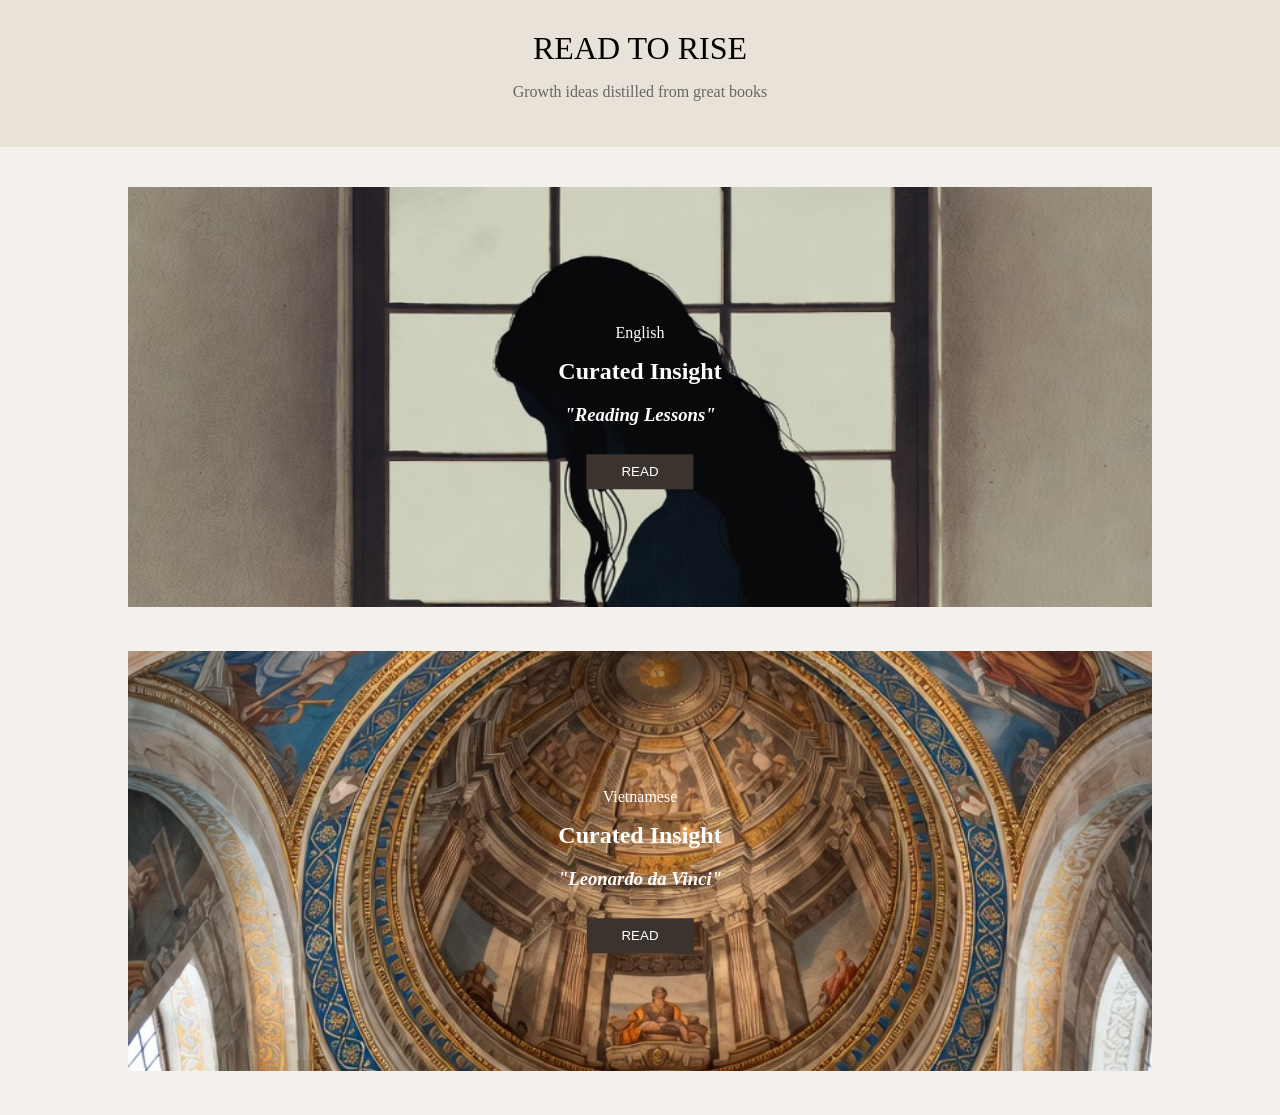
==== index.html @ 9c5a5f83 "Update index.html" ====
<!DOCTYPE html>
<html>
<head>
<title>READ TO RISE</title>
<link rel="stylesheet" href="style.css">
</head>

<body>

<header>
<h1>READ TO RISE</h1>
<p>Growth ideas distilled from great books</p>
</header>

<div class="card">

<img src="images/Hompage_MyLastDuchess.jpg">

<div class="overlay">
<p>English</p>
<h2>Curated Insight</h2>
<h3>"Reading Lessons"</h3>
<button>READ</button>
</div>

</div>

<div class="card">

<img src="images/Homepage_Renaissance.jpg">

<div class="overlay">
<p>Vietnamese</p>
<h2>Curated Insight</h2>
<h3>"Leonardo da Vinci"</h3>
<button>READ</button>
</div>

</div>

</body>
</html>
---- style.css ----
body{
margin:0;
font-family:Georgia, serif;
background:#f4f1ec;
text-align:center;
}

header{
background:#e8e2d8;
padding:30px;
}

header h1{
margin:0;
font-weight:500;
}

header p{
color:#666;
}

.card{
position:relative;
width:80%;
margin:40px auto;
}

.card img{
width:100%;
height:420px;
object-fit:cover;
}

.overlay{
position:absolute;
top:50%;
left:50%;
transform:translate(-50%,-50%);
color:white;
}

.overlay h2{
margin:10px 0;
}

.overlay h3{
font-style:italic;
}

button{
margin-top:10px;
padding:10px 35px;
background:#3b342e;
color:white;
border:none;
cursor:pointer;
}
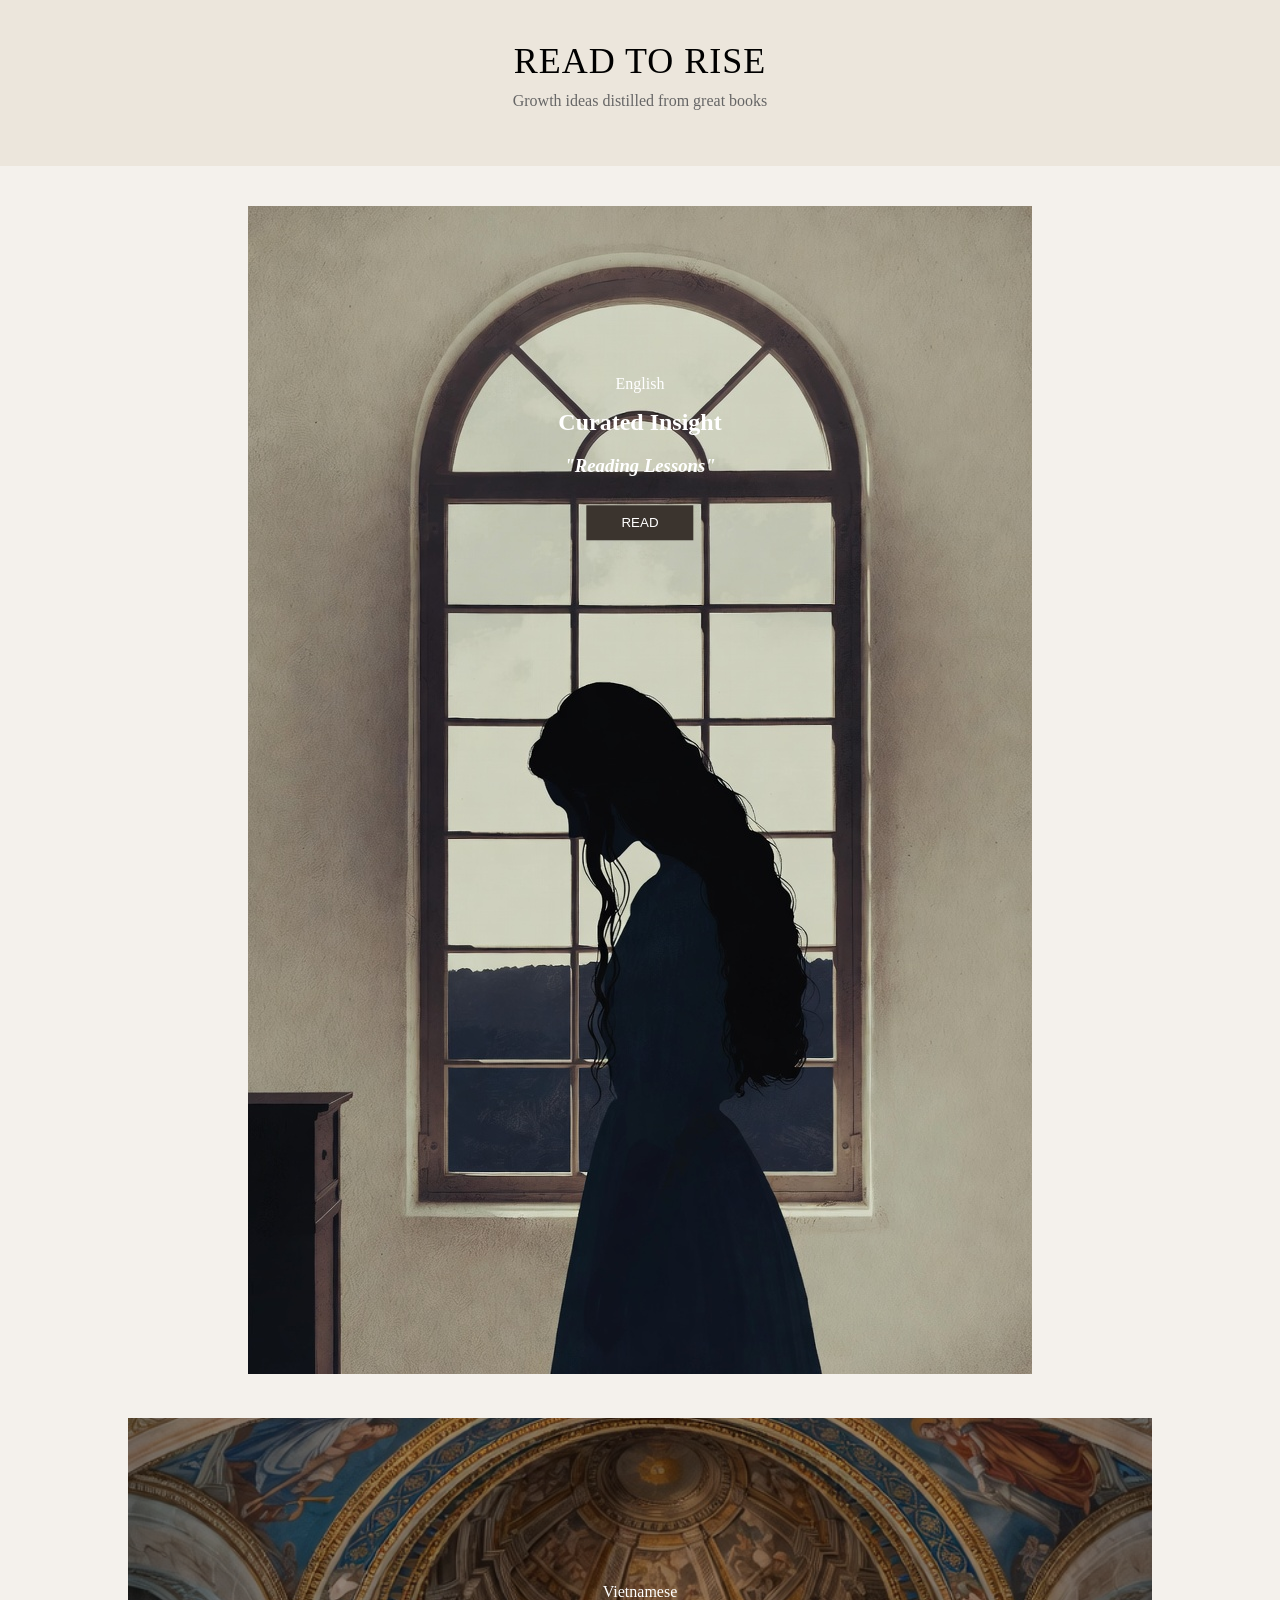
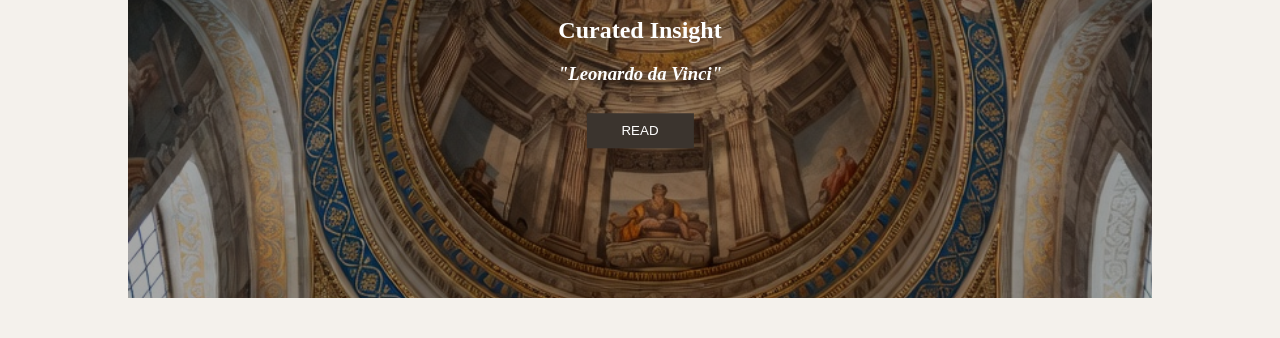
==== commit 4ebb7b2b: "Update index.html" ====
--- a/index.html
+++ b/index.html
@@ -12,7 +12,12 @@
 <p>Growth ideas distilled from great books</p>
 </header>
 
+  <div class="container">
+
+
 <div class="card">
+
+  </div>
 
 <img src="images/Hompage_MyLastDuchess.jpg">
 
--- a/style.css
+++ b/style.css
@@ -6,18 +6,36 @@
 }
 
 header{
-background:#e8e2d8;
-padding:30px;
+background:#ece6dc;
+padding:40px 20px;
+text-align:center;
 }
 
 header h1{
+font-size:36px;
+letter-spacing:1px;
 margin:0;
 font-weight:500;
 }
 
 header p{
+margin-top:10px;
 color:#666;
+font-size:16px;
 }
+
+
+body{
+margin:0;
+font-family:Georgia, serif;
+background:#f4f1ec;
+}
+
+.container{
+max-width:1100px;
+margin:auto;
+}
+
 
 .card{
 position:relative;
@@ -27,9 +45,22 @@
 
 .card img{
 width:100%;
-height:420px;
+height:480px;
 object-fit:cover;
+display:block;
 }
+
+
+.card::after{
+content:"";
+position:absolute;
+top:0;
+left:0;
+width:100%;
+height:100%;
+background:rgba(0,0,0,0.35);
+}
+
 
 .overlay{
 position:absolute;
@@ -37,6 +68,7 @@
 left:50%;
 transform:translate(-50%,-50%);
 color:white;
+  z-index:2;
 }
 
 .overlay h2{
@@ -47,6 +79,15 @@
 font-style:italic;
 }
 
+.card img{
+transition:transform 0.6s ease;
+}
+
+.card:hover img{
+transform:scale(1.05);
+}
+
+
 button{
 margin-top:10px;
 padding:10px 35px;
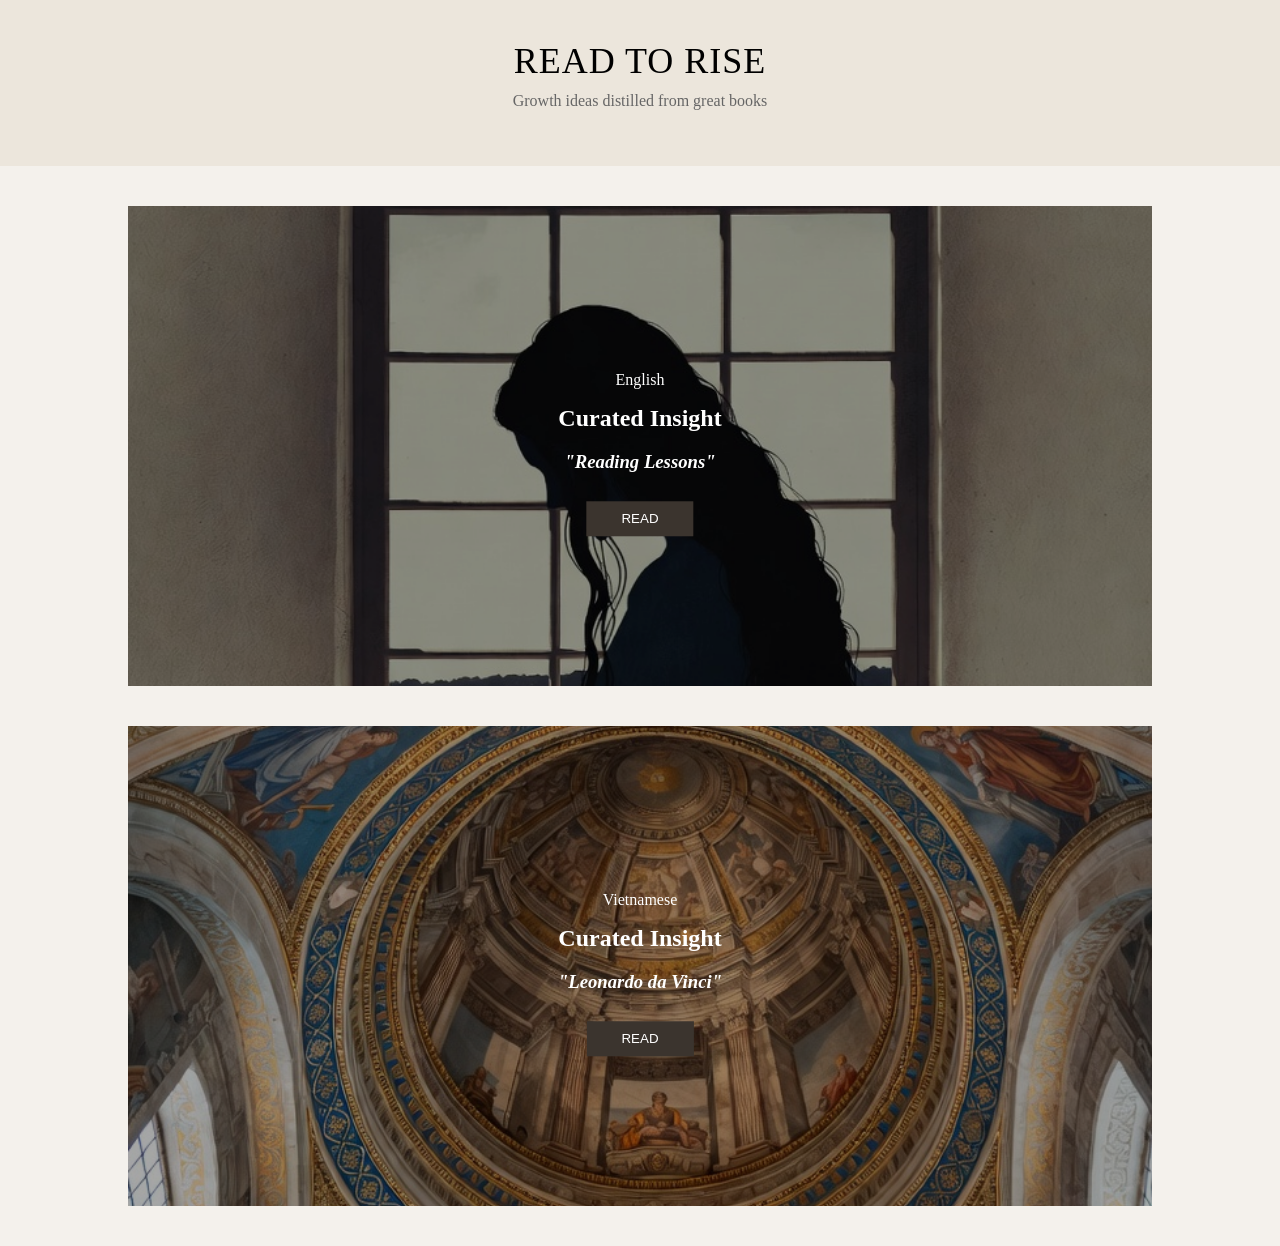
==== commit db4ac2d3: "Update index.html" ====
--- a/index.html
+++ b/index.html
@@ -12,12 +12,12 @@
 <p>Growth ideas distilled from great books</p>
 </header>
 
-  <div class="container">
+
 
 
 <div class="card">
 
-  </div>
+
 
 <img src="images/Hompage_MyLastDuchess.jpg">
 
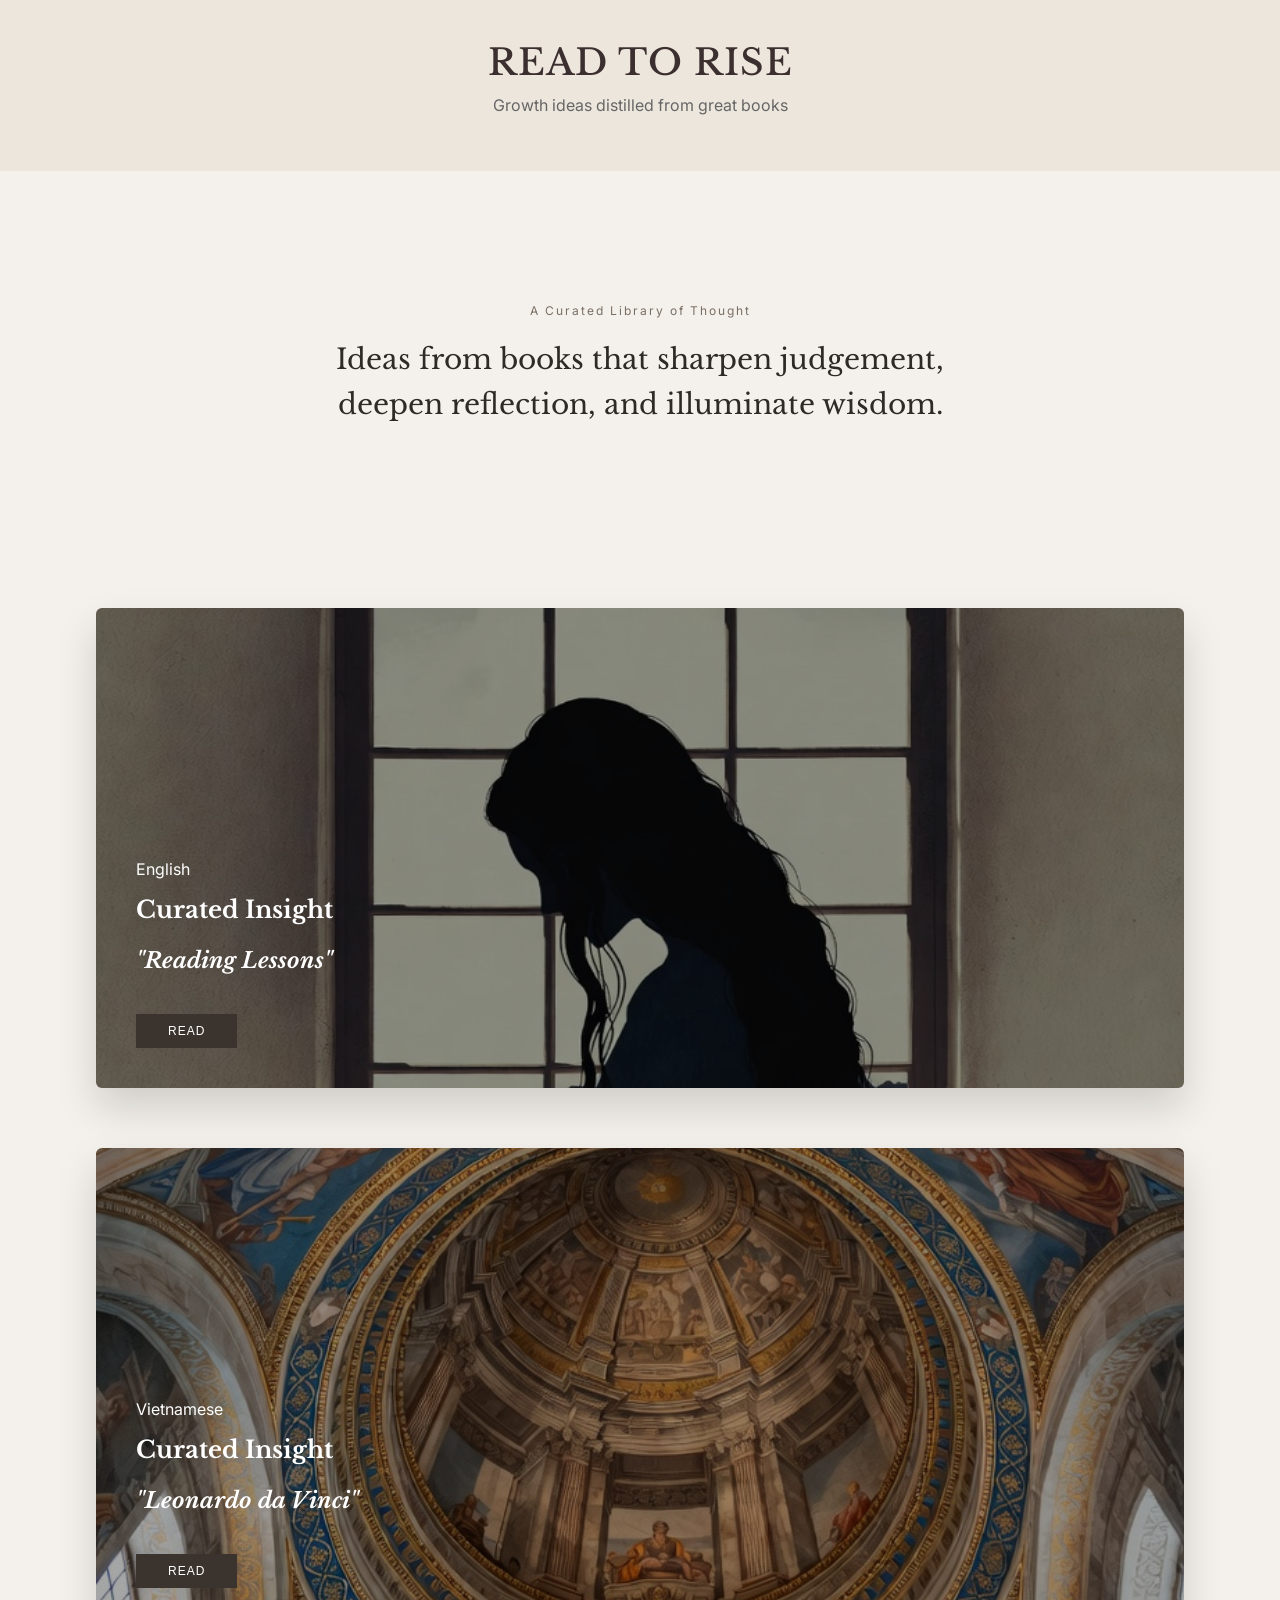
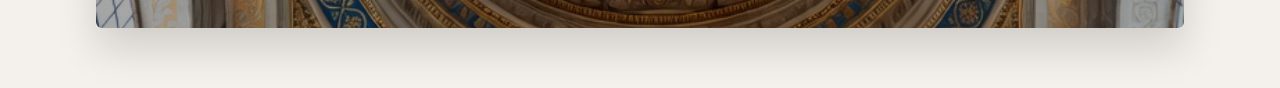
==== commit 9f6475c5: "Update index.html" ====
--- a/index.html
+++ b/index.html
@@ -1,6 +1,7 @@
 <!DOCTYPE html>
 <html>
 <head>
+<link href="https://fonts.googleapis.com/css2?family=Libre+Baskerville&family=Inter:wght@300;400;500&display=swap" rel="stylesheet">
 <title>READ TO RISE</title>
 <link rel="stylesheet" href="style.css">
 </head>
@@ -12,6 +13,20 @@
 <p>Growth ideas distilled from great books</p>
 </header>
 
+<section class="hero">
+
+<div class="hero-content">
+
+<p class="hero-tag">A Curated Library of Thought</p>
+
+<h2>
+Ideas from books that sharpen judgement,<br>
+deepen reflection, and illuminate wisdom.
+</h2>
+
+</div>
+
+</section>
 
 
 
--- a/style.css
+++ b/style.css
@@ -16,6 +16,7 @@
 letter-spacing:1px;
 margin:0;
 font-weight:500;
+  color:#3b2f2f;
 }
 
 header p{
@@ -64,11 +65,12 @@
 
 .overlay{
 position:absolute;
-top:50%;
-left:50%;
-transform:translate(-50%,-50%);
+bottom:40px;
+left:40px;
 color:white;
-  z-index:2;
+text-align:left;
+max-width:300px;
+z-index:2;
 }
 
 .overlay h2{
@@ -76,8 +78,18 @@
 }
 
 .overlay h3{
+font-size:22px;
 font-style:italic;
+line-height:1.4;
 }
+
+<section class="section-title">
+
+<h2>Curated Insights</h2>
+<p>Selected reflections from enduring works</p>
+
+</section>
+
 
 .card img{
 transition:transform 0.6s ease;
@@ -87,12 +99,71 @@
 transform:scale(1.05);
 }
 
+.card{
+position:relative;
+width:85%;
+margin:60px auto;
+overflow:hidden;
+border-radius:6px;
+box-shadow:0 20px 40px rgba(0,0,0,0.15);
+}
+
 
 button{
-margin-top:10px;
-padding:10px 35px;
+margin-top:15px;
+padding:10px 32px;
 background:#3b342e;
 color:white;
 border:none;
+letter-spacing:1px;
+font-size:12px;
 cursor:pointer;
 }
+
+.hero{
+padding:120px 20px;
+text-align:center;
+background:linear-gradient(rgba(244,241,236,0.95), rgba(244,241,236,0.95)),
+url("https://images.unsplash.com/photo-1519681393784-d120267933ba");
+background-size:cover;
+background-position:center;
+}
+
+.hero h2{
+max-width:800px;
+margin:auto;
+font-weight:400;
+line-height:1.6;
+font-size:28px;
+color:#2f2a26;
+}
+
+.hero-tag{
+letter-spacing:2px;
+font-size:12px;
+color:#7a6e64;
+margin-bottom:20px;
+}
+
+.section-title{
+text-align:center;
+margin:80px 0 40px 0;
+}
+
+.section-title h2{
+font-weight:500;
+letter-spacing:1px;
+}
+
+.section-title p{
+color:#777;
+}
+
+body{
+font-family:"Inter", sans-serif;
+}
+
+h1,h2,h3{
+font-family:"Libre Baskerville", serif;
+}
+
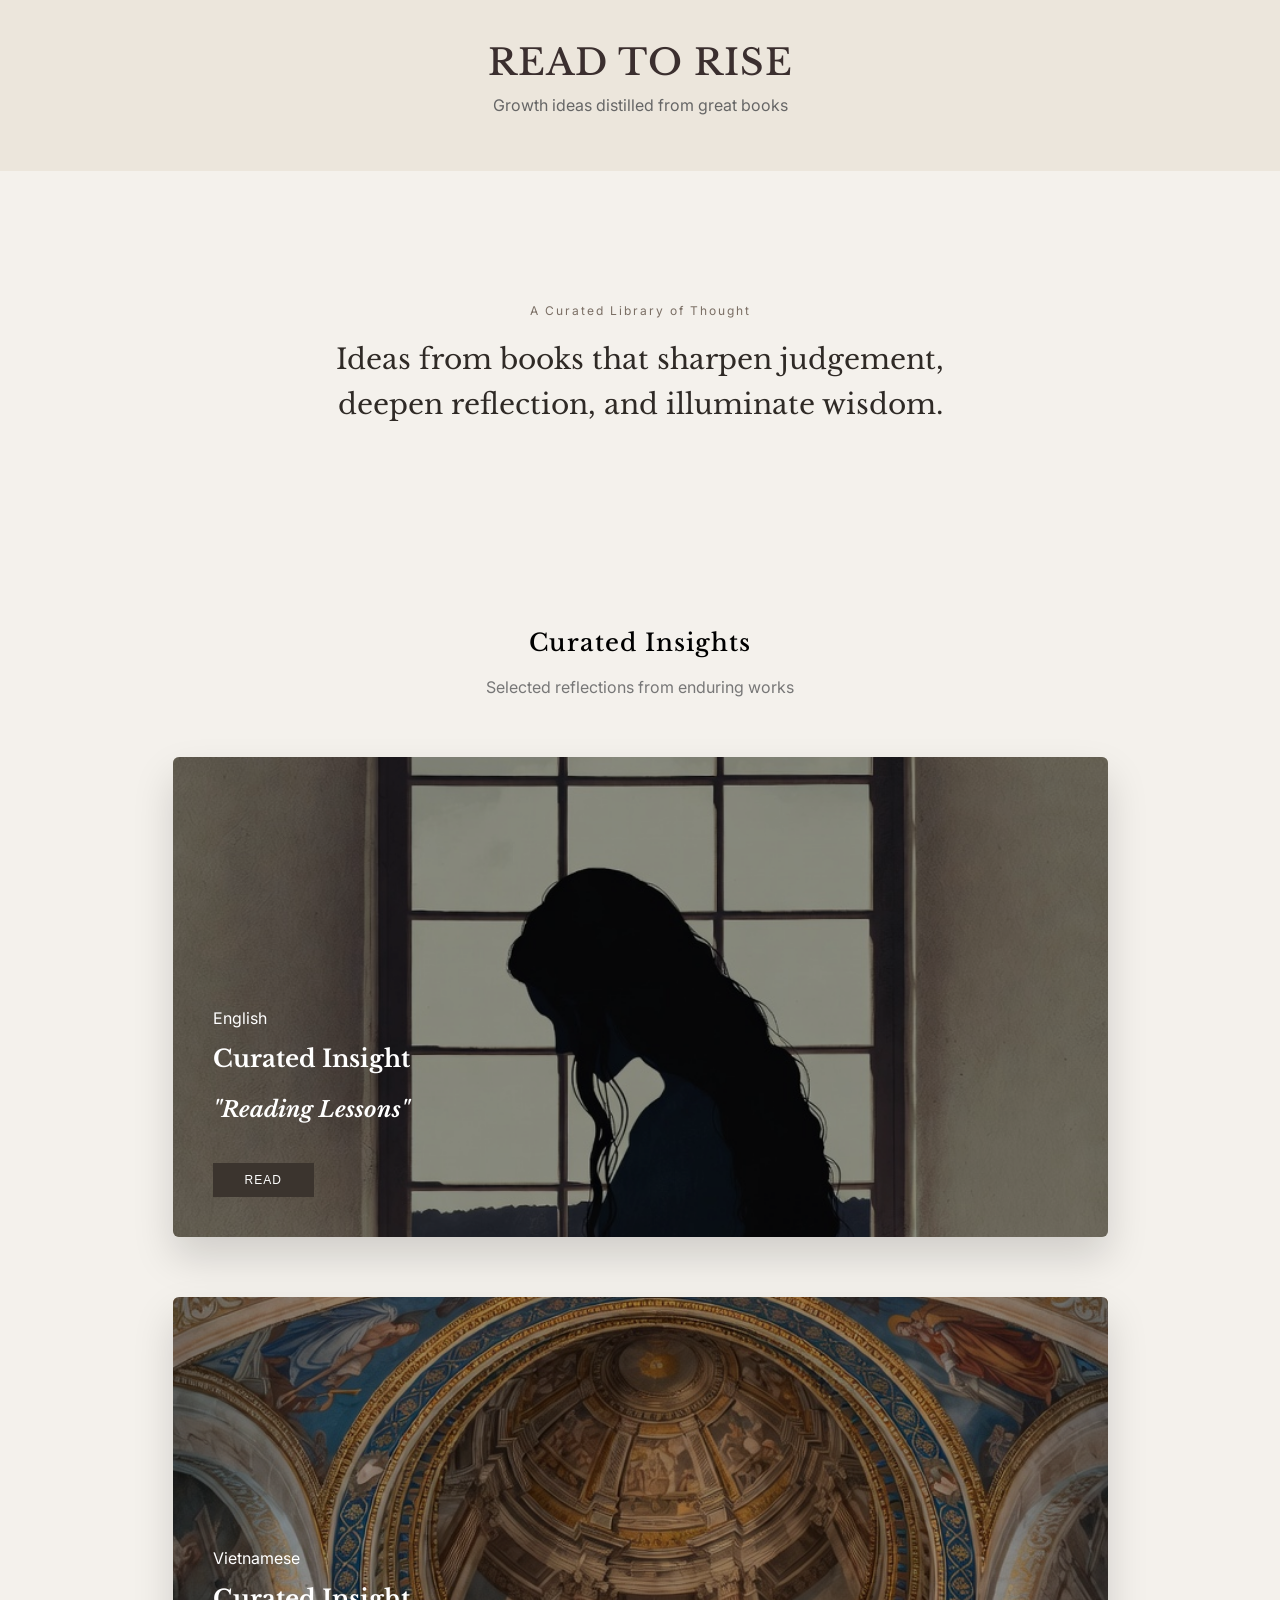
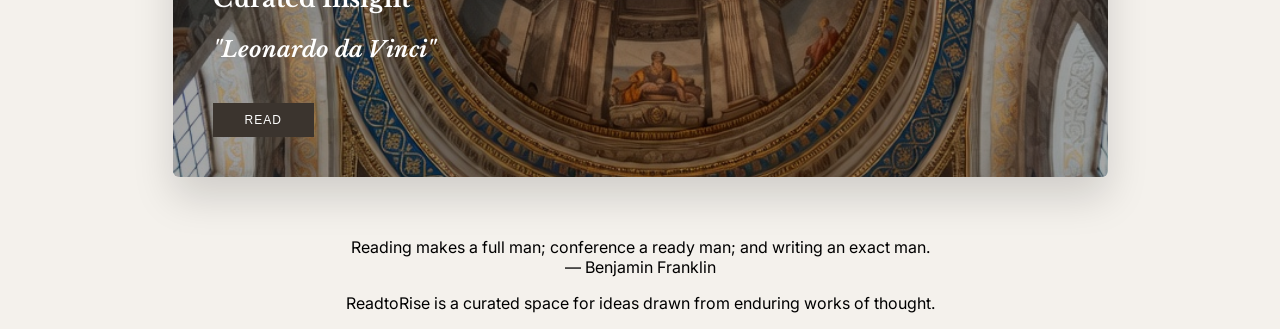
==== commit 967dc1a0: "Update index.html" ====
--- a/index.html
+++ b/index.html
@@ -1,20 +1,26 @@
 <!DOCTYPE html>
 <html>
+
 <head>
+<title>READ TO RISE</title>
+
 <link href="https://fonts.googleapis.com/css2?family=Libre+Baskerville&family=Inter:wght@300;400;500&display=swap" rel="stylesheet">
-<title>READ TO RISE</title>
+
 <link rel="stylesheet" href="style.css">
 </head>
 
 <body>
 
+<!-- HEADER -->
 <header>
 <h1>READ TO RISE</h1>
 <p>Growth ideas distilled from great books</p>
 </header>
 
+<div class="divider"></div>
+
+<!-- HERO SECTION -->
 <section class="hero">
-
 <div class="hero-content">
 
 <p class="hero-tag">A Curated Library of Thought</p>
@@ -25,38 +31,74 @@
 </h2>
 
 </div>
-
 </section>
 
+<div class="divider"></div>
 
+<!-- SECTION TITLE -->
+<section class="section-title">
+<h2>Curated Insights</h2>
+<p>Selected reflections from enduring works</p>
+</section>
 
+<!-- CARDS CONTAINER -->
+<div class="container">
+
+<!-- CARD 1 -->
 <div class="card">
-
-
-
 <img src="images/Hompage_MyLastDuchess.jpg">
 
 <div class="overlay">
 <p>English</p>
 <h2>Curated Insight</h2>
 <h3>"Reading Lessons"</h3>
+
+<a href="articles/reading-lessons.html">
 <button>READ</button>
+</a>
+
+</div>
 </div>
 
-</div>
-
+<!-- CARD 2 -->
 <div class="card">
-
 <img src="images/Homepage_Renaissance.jpg">
 
 <div class="overlay">
 <p>Vietnamese</p>
 <h2>Curated Insight</h2>
 <h3>"Leonardo da Vinci"</h3>
+
+<a href="articles/davinci.html">
 <button>READ</button>
+</a>
+
+</div>
 </div>
 
 </div>
 
+<div class="divider"></div>
+
+<!-- QUOTE SECTION -->
+<section class="quote">
+
+Reading makes a full man; conference a ready man; and writing an exact man.
+
+<div class="quote-author">
+— Benjamin Franklin
+</div>
+
+</section>
+
+<div class="divider"></div>
+
+<!-- FOOTER -->
+<footer class="footer">
+<p>
+ReadtoRise is a curated space for ideas drawn from enduring works of thought.
+</p>
+</footer>
+
 </body>
 </html>
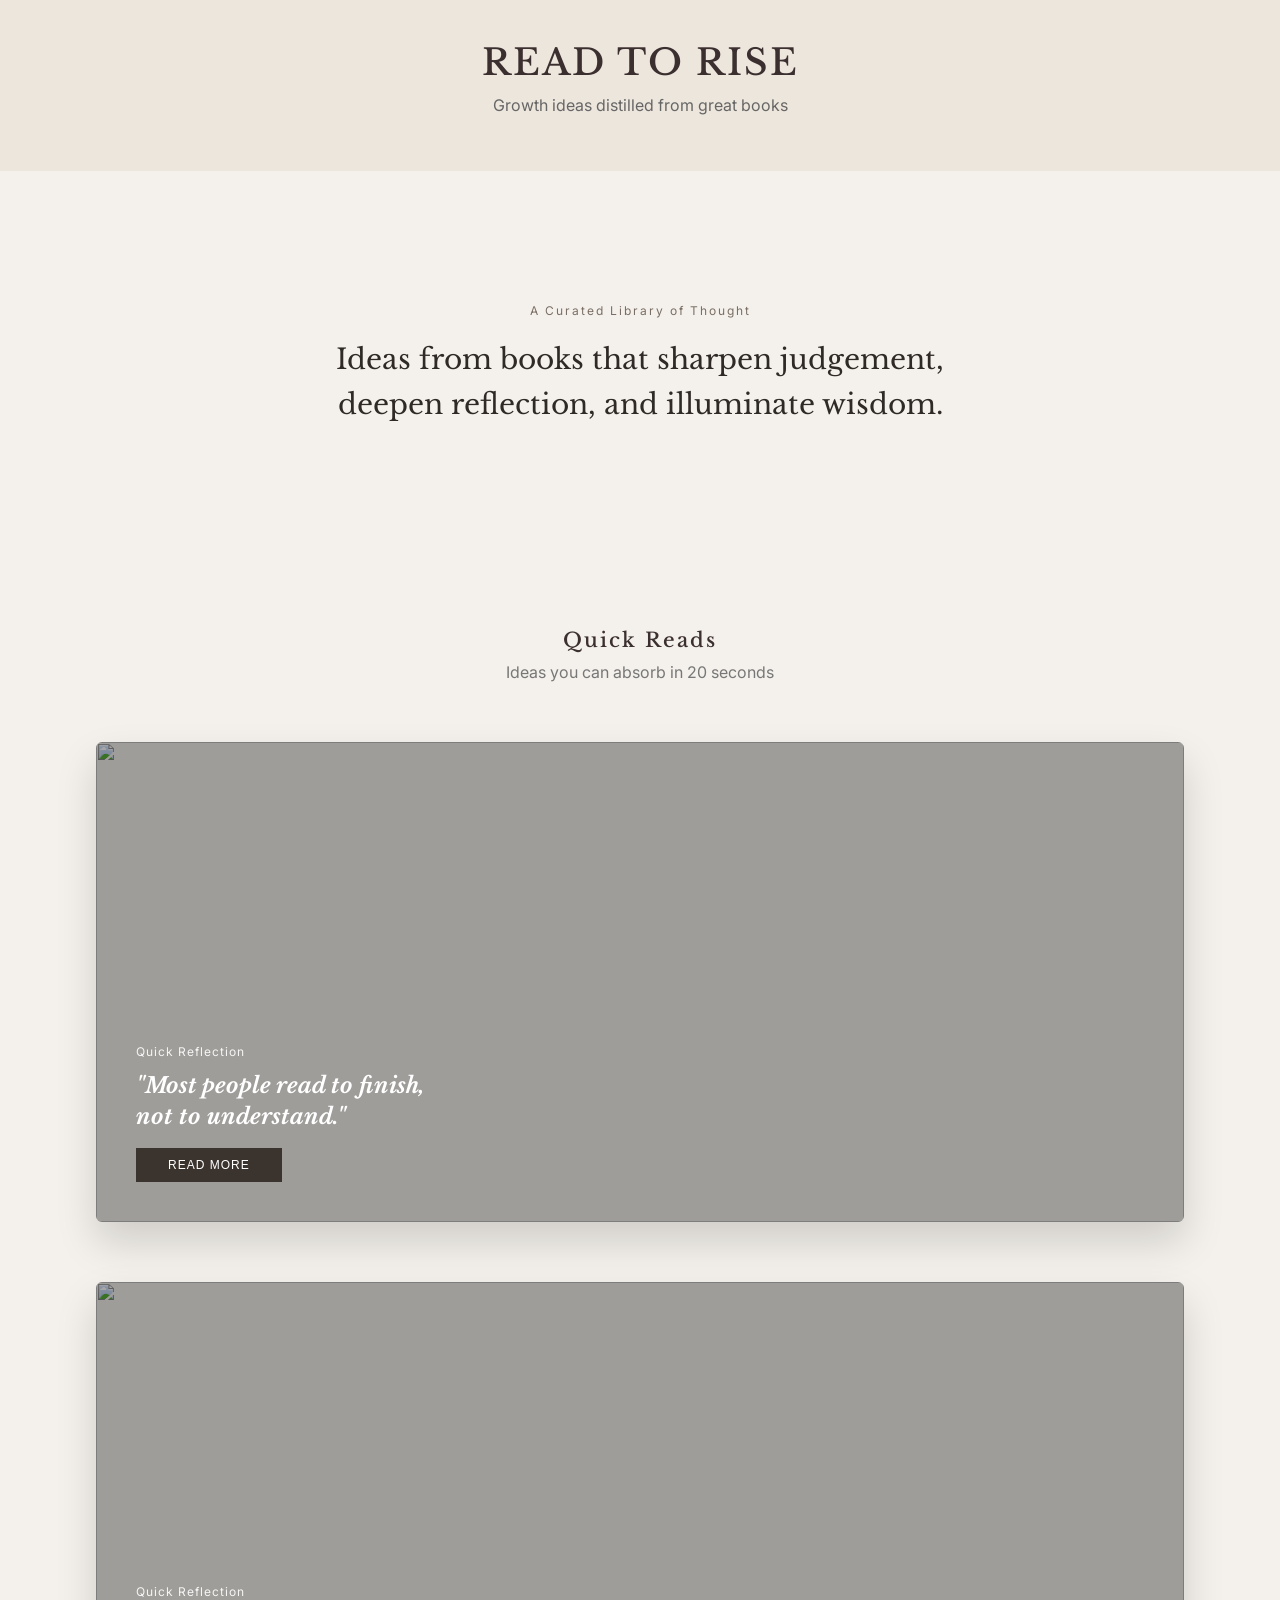
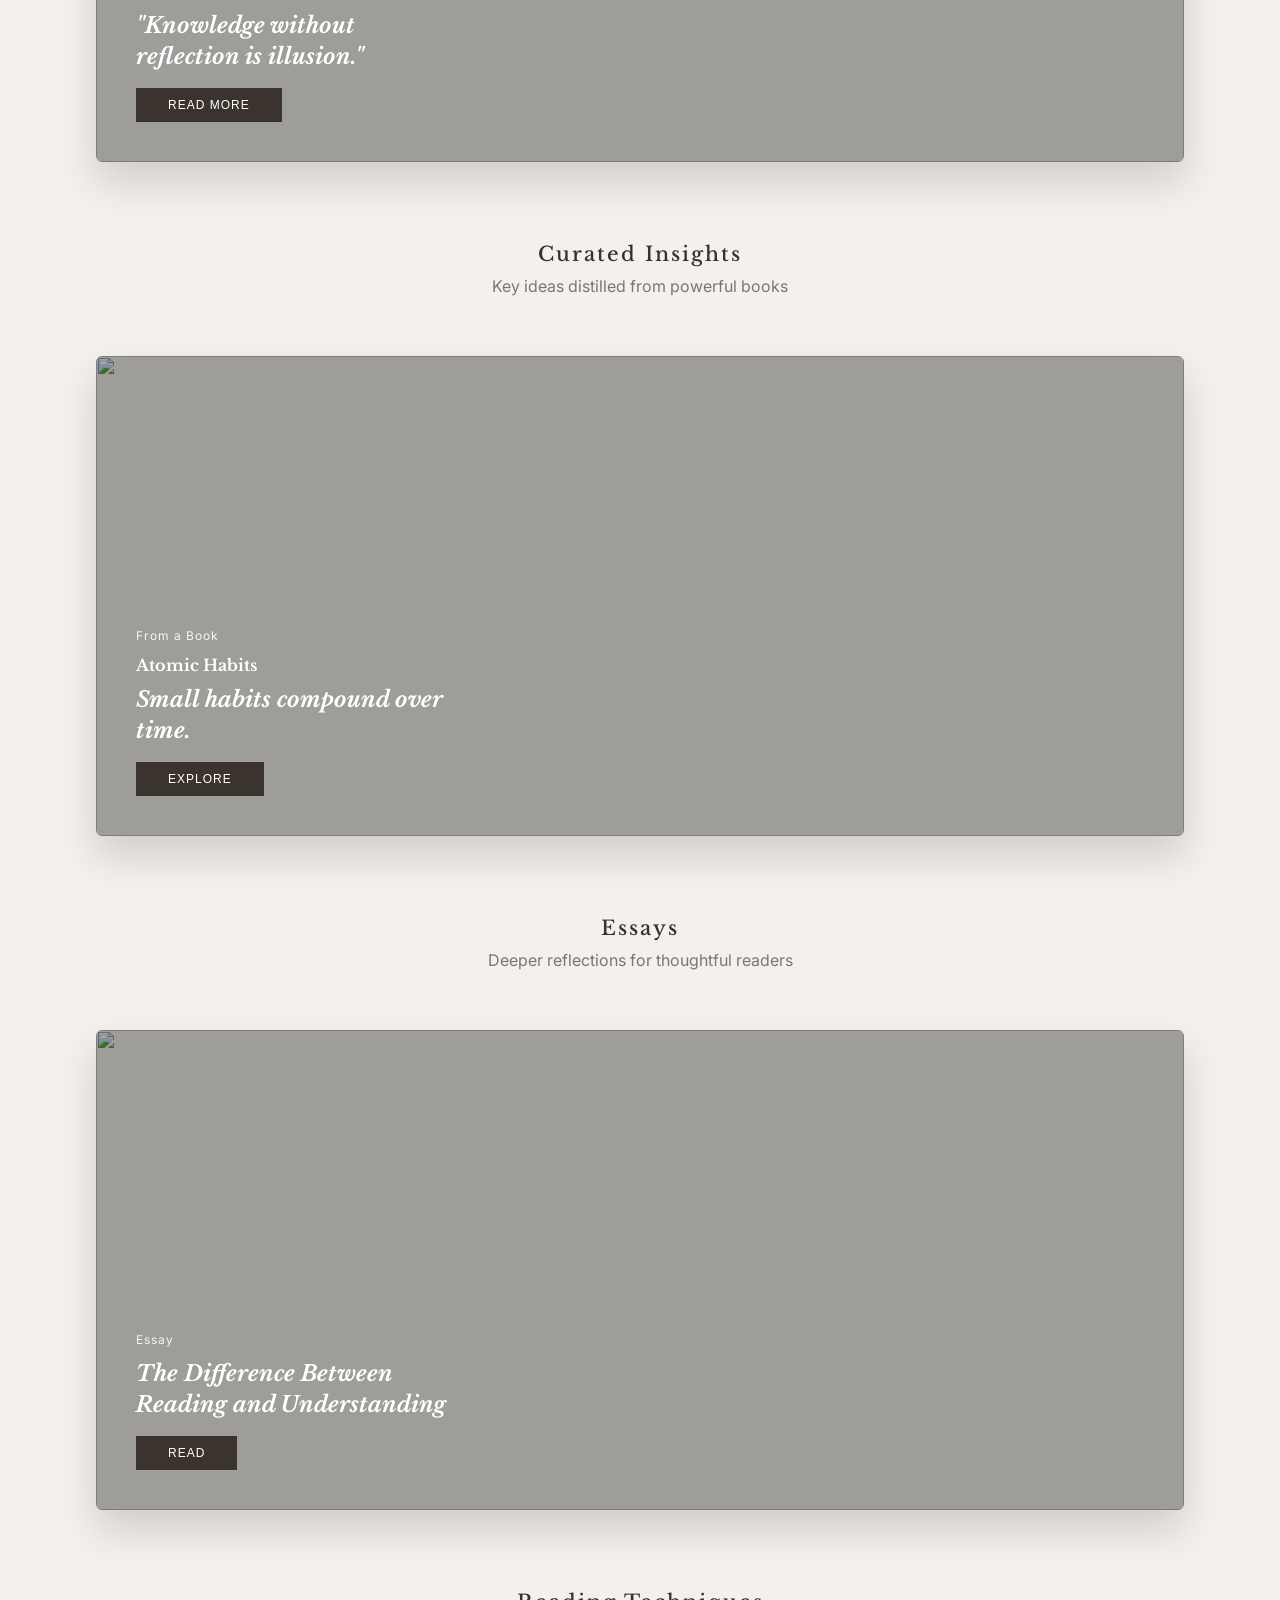
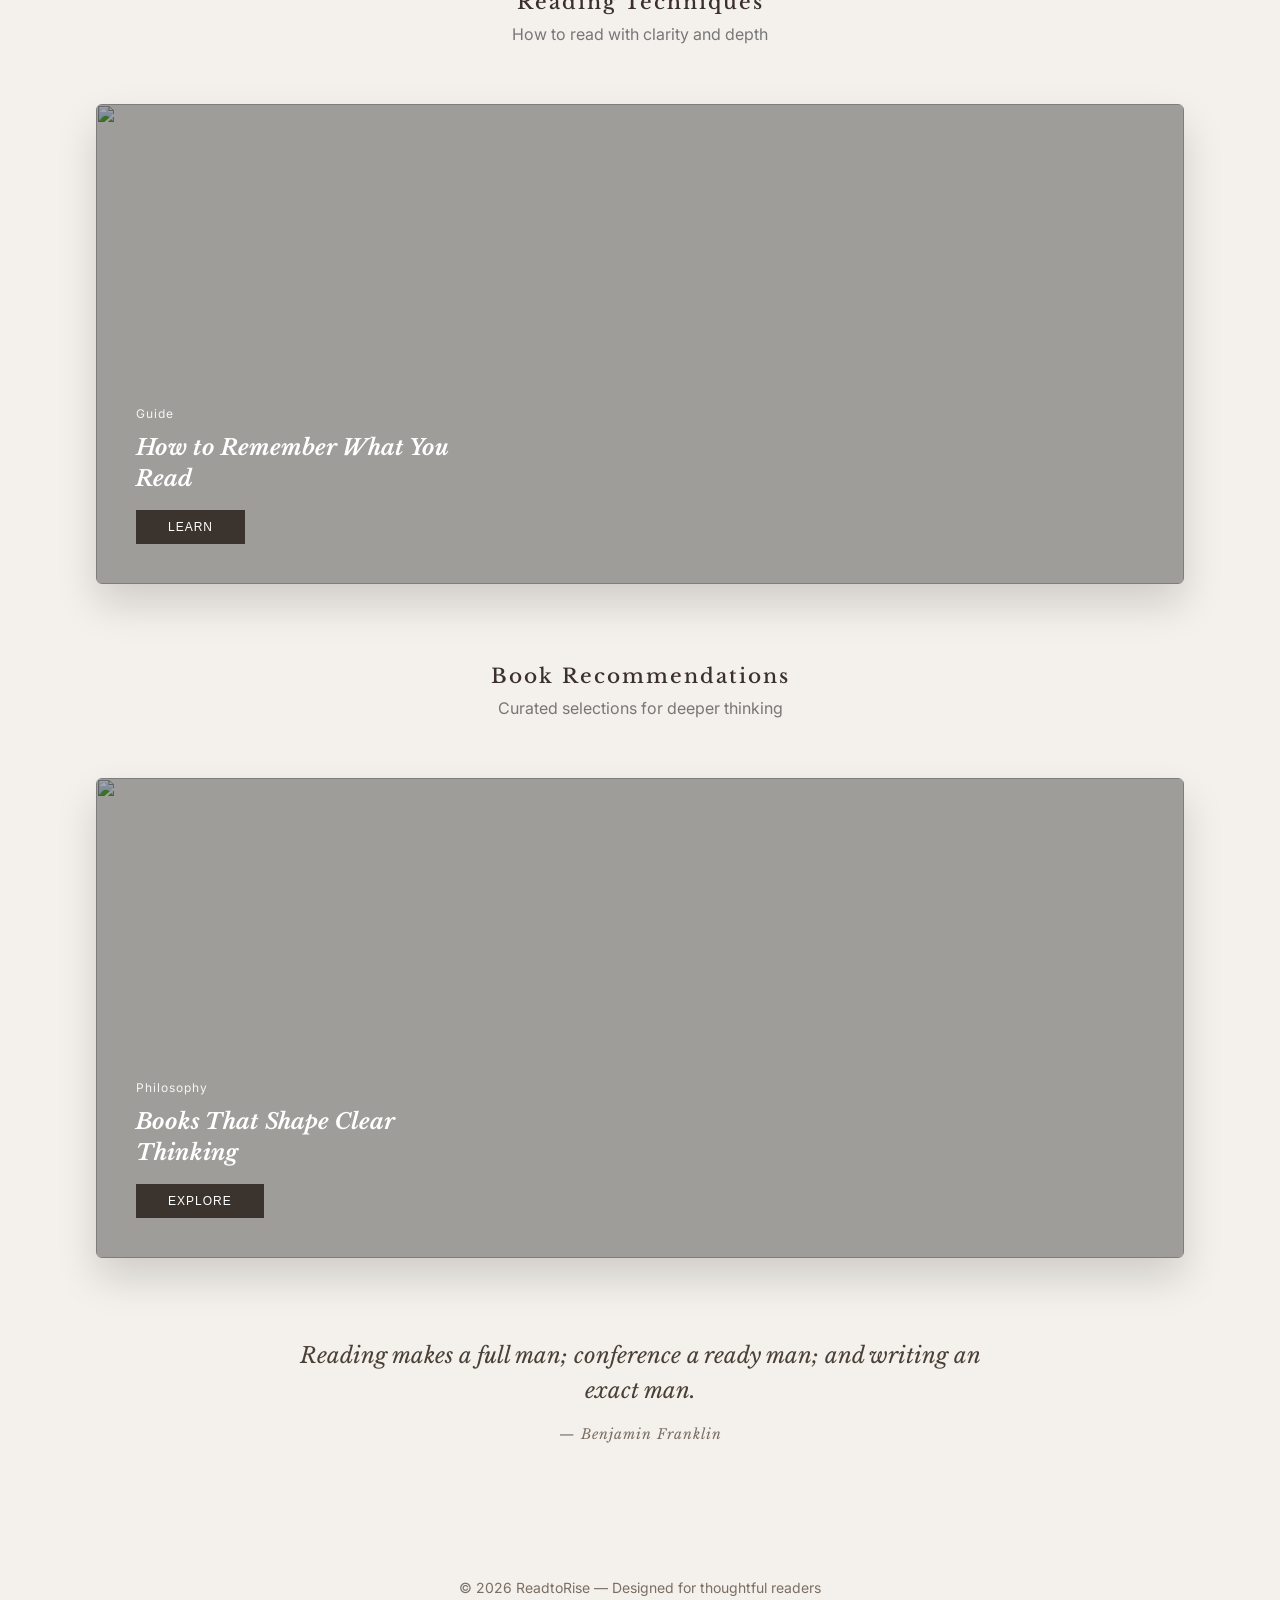
==== commit 793a755e: "Update index.html" ====
--- a/index.html
+++ b/index.html
@@ -1,11 +1,8 @@
 <!DOCTYPE html>
 <html>
-
 <head>
+<link href="https://fonts.googleapis.com/css2?family=Libre+Baskerville&family=Inter:wght@300;400;500&display=swap" rel="stylesheet">
 <title>READ TO RISE</title>
-
-<link href="https://fonts.googleapis.com/css2?family=Libre+Baskerville&family=Inter:wght@300;400;500&display=swap" rel="stylesheet">
-
 <link rel="stylesheet" href="style.css">
 </head>
 
@@ -17,88 +14,114 @@
 <p>Growth ideas distilled from great books</p>
 </header>
 
-<div class="divider"></div>
-
-<!-- HERO SECTION -->
+<!-- HERO -->
 <section class="hero">
 <div class="hero-content">
-
 <p class="hero-tag">A Curated Library of Thought</p>
-
 <h2>
 Ideas from books that sharpen judgement,<br>
 deepen reflection, and illuminate wisdom.
 </h2>
-
 </div>
 </section>
 
-<div class="divider"></div>
-
-<!-- SECTION TITLE -->
+<!-- QUICK READS -->
 <section class="section-title">
-<h2>Curated Insights</h2>
-<p>Selected reflections from enduring works</p>
+<h2>Quick Reads</h2>
+<p>Ideas you can absorb in 20 seconds</p>
 </section>
 
-<!-- CARDS CONTAINER -->
-<div class="container">
-
-<!-- CARD 1 -->
 <div class="card">
-<img src="images/Hompage_MyLastDuchess.jpg">
-
+<img src="images/hp1QuickRead.jpg">
 <div class="overlay">
-<p>English</p>
-<h2>Curated Insight</h2>
-<h3>"Reading Lessons"</h3>
-
-<a href="articles/reading-lessons.html">
-<button>READ</button>
-</a>
-
+<p>Quick Reflection</p>
+<h3>"Most people read to finish, not to understand."</h3>
+<button onclick="location.href='quick-reads.html'">READ MORE</button>
 </div>
 </div>
 
-<!-- CARD 2 -->
 <div class="card">
-<img src="images/Homepage_Renaissance.jpg">
-
+<img src="images/hp7.jpg">
 <div class="overlay">
-<p>Vietnamese</p>
-<h2>Curated Insight</h2>
-<h3>"Leonardo da Vinci"</h3>
-
-<a href="articles/davinci.html">
-<button>READ</button>
-</a>
-
+<p>Quick Reflection</p>
+<h3>"Knowledge without reflection is illusion."</h3>
+<button onclick="location.href='quick-reads.html'">READ MORE</button>
 </div>
 </div>
 
+<!-- CURATED INSIGHTS -->
+<section class="section-title">
+<h2>Curated Insights</h2>
+<p>Key ideas distilled from powerful books</p>
+</section>
+
+<div class="card">
+<img src="images/hp2Curatedinsights.jpg">
+<div class="overlay">
+<p>From a Book</p>
+<h2>Atomic Habits</h2>
+<h3>Small habits compound over time.</h3>
+<button onclick="location.href='insights.html'">EXPLORE</button>
+</div>
 </div>
 
-<div class="divider"></div>
+<!-- ESSAYS -->
+<section class="section-title">
+<h2>Essays</h2>
+<p>Deeper reflections for thoughtful readers</p>
+</section>
 
-<!-- QUOTE SECTION -->
+<div class="card">
+<img src="images/Hp3Essays.jpg">
+<div class="overlay">
+<p>Essay</p>
+<h3>The Difference Between Reading and Understanding</h3>
+<button onclick="location.href='essays.html'">READ</button>
+</div>
+</div>
+
+<!-- READING TIPS -->
+<section class="section-title">
+<h2>Reading Techniques</h2>
+<p>How to read with clarity and depth</p>
+</section>
+
+<div class="card">
+<img src="images/Hp4Tips.jpg">
+<div class="overlay">
+<p>Guide</p>
+<h3>How to Remember What You Read</h3>
+<button onclick="location.href='reading-tips.html'">LEARN</button>
+</div>
+</div>
+
+<!-- BOOK RECOMMENDATIONS -->
+<section class="section-title">
+<h2>Book Recommendations</h2>
+<p>Curated selections for deeper thinking</p>
+</section>
+
+<div class="card">
+<img src="images/hp5Recommend.jpg">
+<div class="overlay">
+<p>Philosophy</p>
+<h3>Books That Shape Clear Thinking</h3>
+<button onclick="location.href='books.html'">EXPLORE</button>
+</div>
+</div>
+
+<!-- QUOTE -->
 <section class="quote">
-
 Reading makes a full man; conference a ready man; and writing an exact man.
-
 <div class="quote-author">
 — Benjamin Franklin
 </div>
-
 </section>
 
-<div class="divider"></div>
-
 <!-- FOOTER -->
-<footer class="footer">
-<p>
-ReadtoRise is a curated space for ideas drawn from enduring works of thought.
-</p>
-</footer>
+<div class="footer">
+<p>© 2026 ReadtoRise — Designed for thoughtful readers</p>
+</div>
 
 </body>
 </html>
--- a/style.css
+++ b/style.css
@@ -1,9 +1,20 @@
+/* BASE */
+
 body{
 margin:0;
-font-family:Georgia, serif;
+font-family:"Inter", sans-serif;
 background:#f4f1ec;
-text-align:center;
-}
+color:#2f2a26;
+}
+
+/* TYPOGRAPHY */
+
+h1,h2,h3{
+font-family:"Libre Baskerville", serif;
+margin:0;
+}
+
+/* HEADER */
 
 header{
 background:#ece6dc;
@@ -13,10 +24,9 @@
 
 header h1{
 font-size:36px;
-letter-spacing:1px;
-margin:0;
+letter-spacing:2px;
 font-weight:500;
-  color:#3b2f2f;
+color:#3b2f2f;
 }
 
 header p{
@@ -25,23 +35,68 @@
 font-size:16px;
 }
 
-
-body{
-margin:0;
-font-family:Georgia, serif;
-background:#f4f1ec;
-}
+/* HERO */
+
+.hero{
+padding:120px 20px;
+text-align:center;
+background:linear-gradient(rgba(244,241,236,0.95), rgba(244,241,236,0.95)),
+url("https://images.unsplash.com/photo-1519681393784-d120267933ba");
+background-size:cover;
+background-position:center;
+}
+
+.hero h2{
+max-width:800px;
+margin:auto;
+font-weight:400;
+line-height:1.6;
+font-size:28px;
+color:#2f2a26;
+}
+
+.hero-tag{
+letter-spacing:2px;
+font-size:12px;
+color:#7a6e64;
+margin-bottom:20px;
+}
+
+/* SECTION TITLE */
+
+.section-title{
+text-align:center;
+margin:80px 0 40px 0;
+}
+
+.section-title h2{
+font-weight:500;
+letter-spacing:2px;
+font-size:20px;
+color:#3b2f2f;
+}
+
+.section-title p{
+color:#777;
+margin-top:10px;
+}
+
+/* CONTAINER */
 
 .container{
 max-width:1100px;
 margin:auto;
 }
 
+/* CARD (EDITORIAL STYLE) */
 
 .card{
 position:relative;
-width:80%;
-margin:40px auto;
+width:85%;
+margin:60px auto;
+overflow:hidden;
+border-radius:6px;
+box-shadow:0 20px 40px rgba(0,0,0,0.15);
 }
 
 .card img{
@@ -49,8 +104,14 @@
 height:480px;
 object-fit:cover;
 display:block;
-}
-
+transition:transform 0.6s ease;
+}
+
+.card:hover img{
+transform:scale(1.05);
+}
+
+/* DARK OVERLAY */
 
 .card::after{
 content:"";
@@ -62,6 +123,7 @@
 background:rgba(0,0,0,0.35);
 }
 
+/* TEXT OVER IMAGE */
 
 .overlay{
 position:absolute;
@@ -69,12 +131,19 @@
 left:40px;
 color:white;
 text-align:left;
-max-width:300px;
+max-width:320px;
 z-index:2;
+}
+
+.overlay p{
+font-size:12px;
+letter-spacing:1px;
+opacity:0.9;
 }
 
 .overlay h2{
 margin:10px 0;
+font-size:16px;
 }
 
 .overlay h3{
@@ -83,31 +152,7 @@
 line-height:1.4;
 }
 
-<section class="section-title">
-
-<h2>Curated Insights</h2>
-<p>Selected reflections from enduring works</p>
-
-</section>
-
-
-.card img{
-transition:transform 0.6s ease;
-}
-
-.card:hover img{
-transform:scale(1.05);
-}
-
-.card{
-position:relative;
-width:85%;
-margin:60px auto;
-overflow:hidden;
-border-radius:6px;
-box-shadow:0 20px 40px rgba(0,0,0,0.15);
-}
-
+/* BUTTON */
 
 button{
 margin-top:15px;
@@ -118,52 +163,58 @@
 letter-spacing:1px;
 font-size:12px;
 cursor:pointer;
-}
-
-.hero{
-padding:120px 20px;
-text-align:center;
-background:linear-gradient(rgba(244,241,236,0.95), rgba(244,241,236,0.95)),
-url("https://images.unsplash.com/photo-1519681393784-d120267933ba");
-background-size:cover;
-background-position:center;
-}
-
-.hero h2{
-max-width:800px;
-margin:auto;
-font-weight:400;
+transition:opacity 0.3s ease;
+}
+
+button:hover{
+opacity:0.85;
+}
+
+/* DIVIDER */
+
+.divider{
+width:60px;
+height:2px;
+background:#8b7d6b;
+margin:60px auto;
+opacity:0.6;
+}
+
+/* ARTICLE PAGE */
+
+.article{
+max-width:720px;
+margin:80px auto;
+line-height:1.9;
+font-size:18px;
+color:#2f2a26;
+}
+
+/* QUOTE SECTION */
+
+.quote{
+max-width:700px;
+margin:80px auto;
+font-family:"Libre Baskerville", serif;
+font-style:italic;
+font-size:22px;
 line-height:1.6;
-font-size:28px;
-color:#2f2a26;
-}
-
-.hero-tag{
-letter-spacing:2px;
-font-size:12px;
+color:#4a3f36;
+text-align:center;
+}
+
+.quote-author{
+margin-top:15px;
+font-size:14px;
+letter-spacing:1px;
 color:#7a6e64;
-margin-bottom:20px;
-}
-
-.section-title{
-text-align:center;
-margin:80px 0 40px 0;
-}
-
-.section-title h2{
-font-weight:500;
-letter-spacing:1px;
-}
-
-.section-title p{
-color:#777;
-}
-
-body{
-font-family:"Inter", sans-serif;
-}
-
-h1,h2,h3{
-font-family:"Libre Baskerville", serif;
-}
-
+}
+
+/* FOOTER */
+
+.footer{
+text-align:center;
+padding:40px 20px;
+color:#7a6e64;
+font-size:14px;
+}
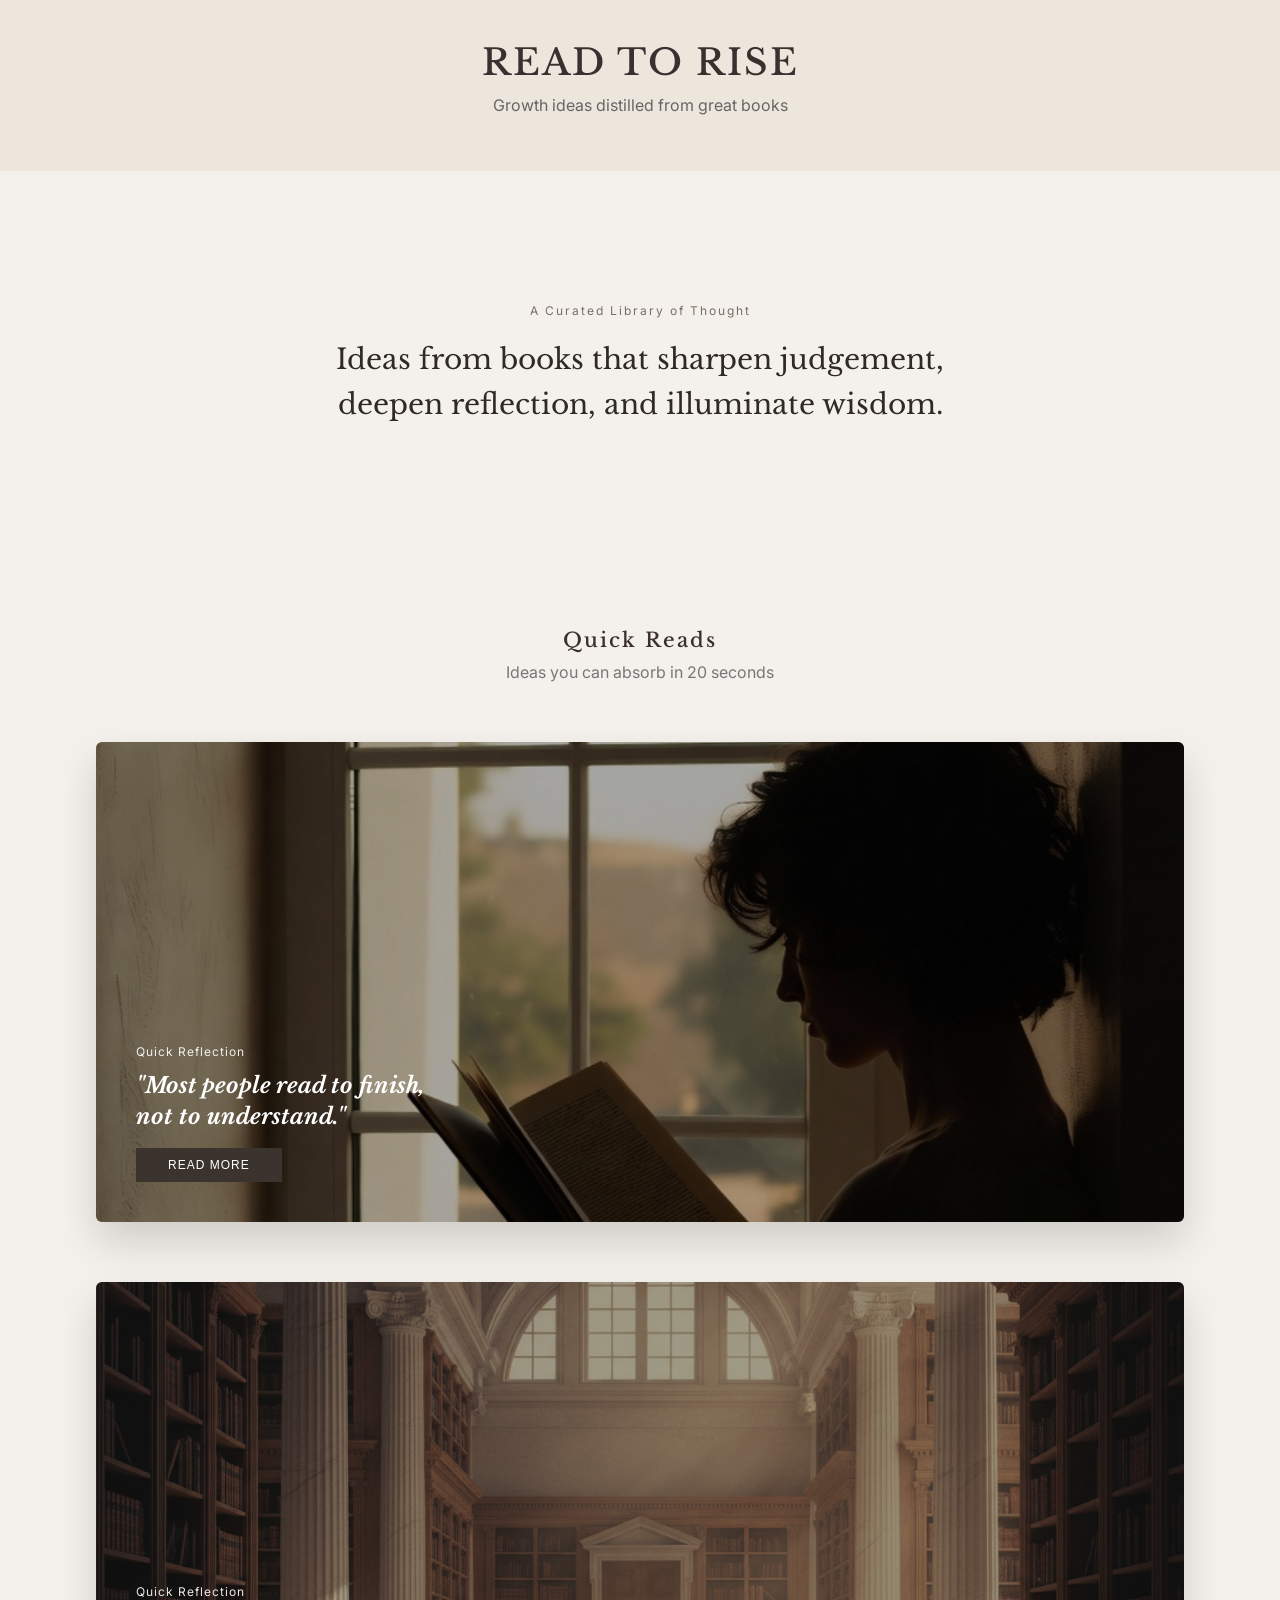
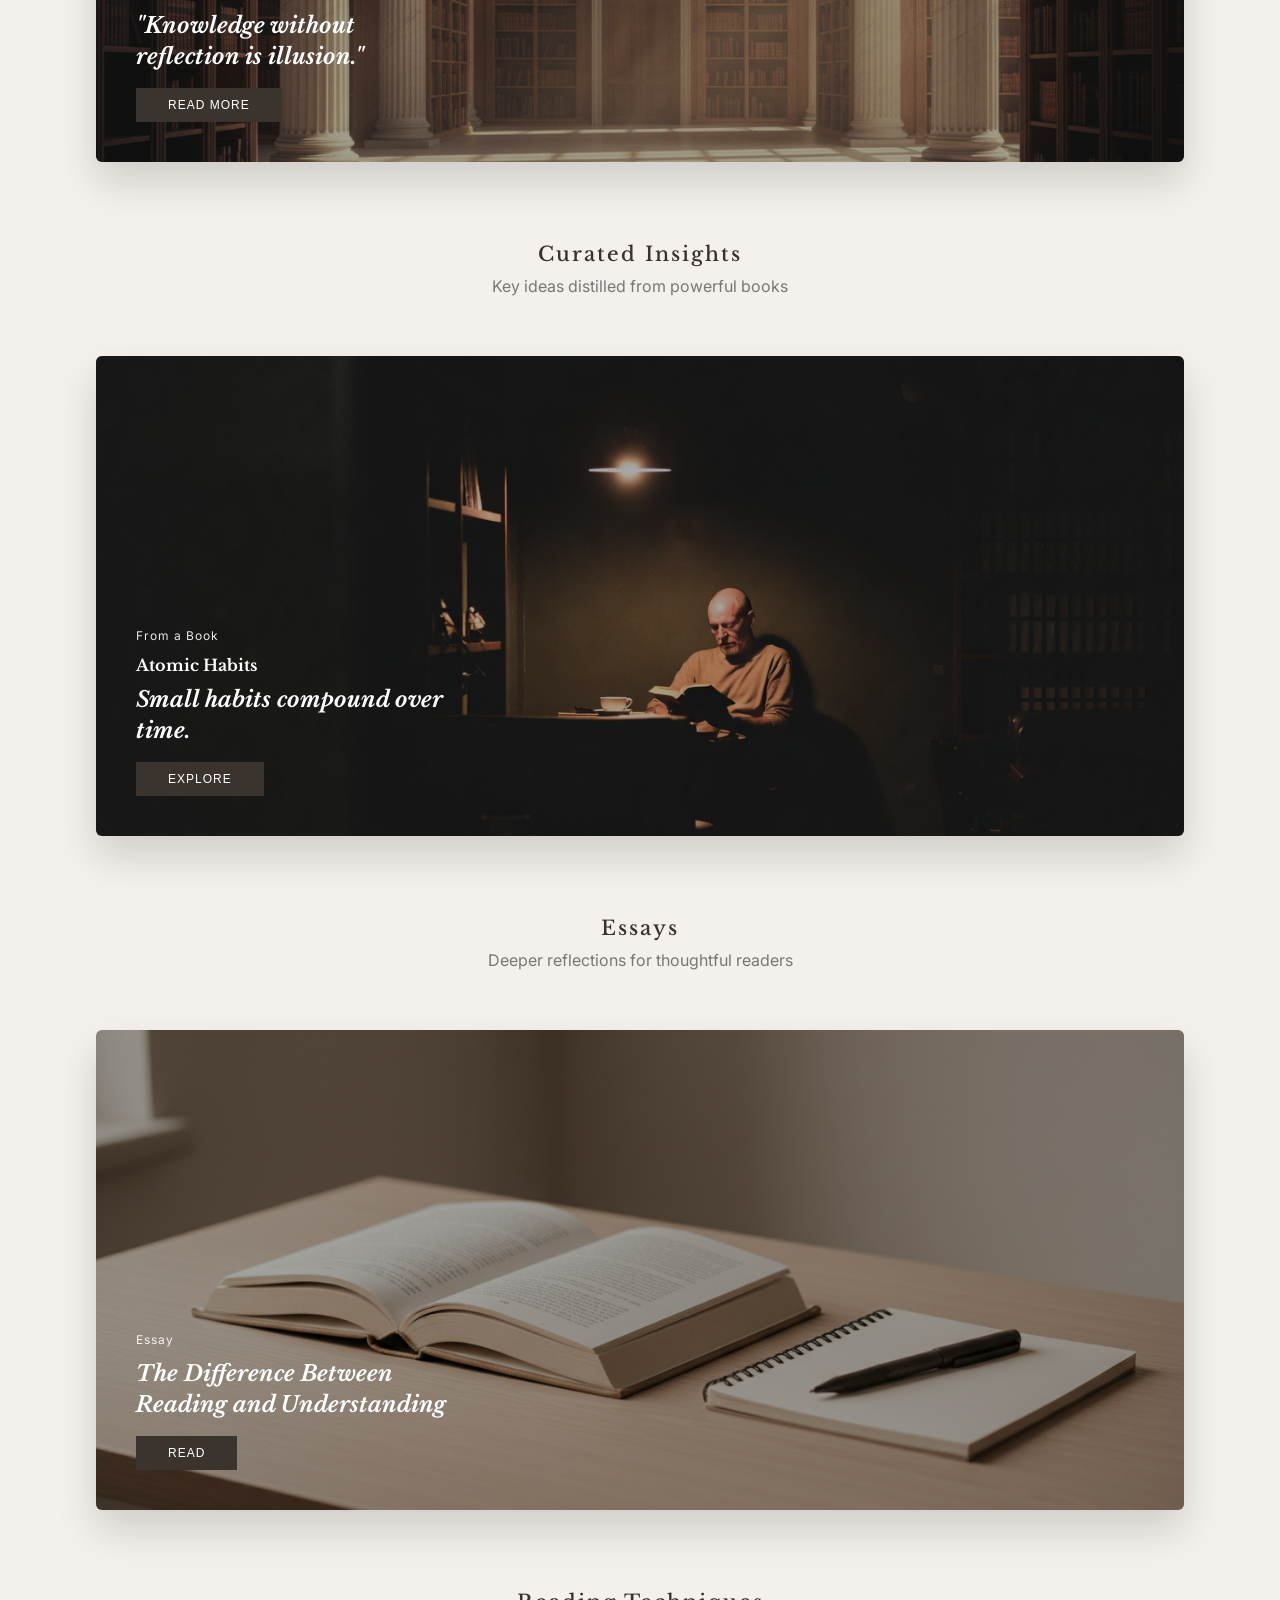
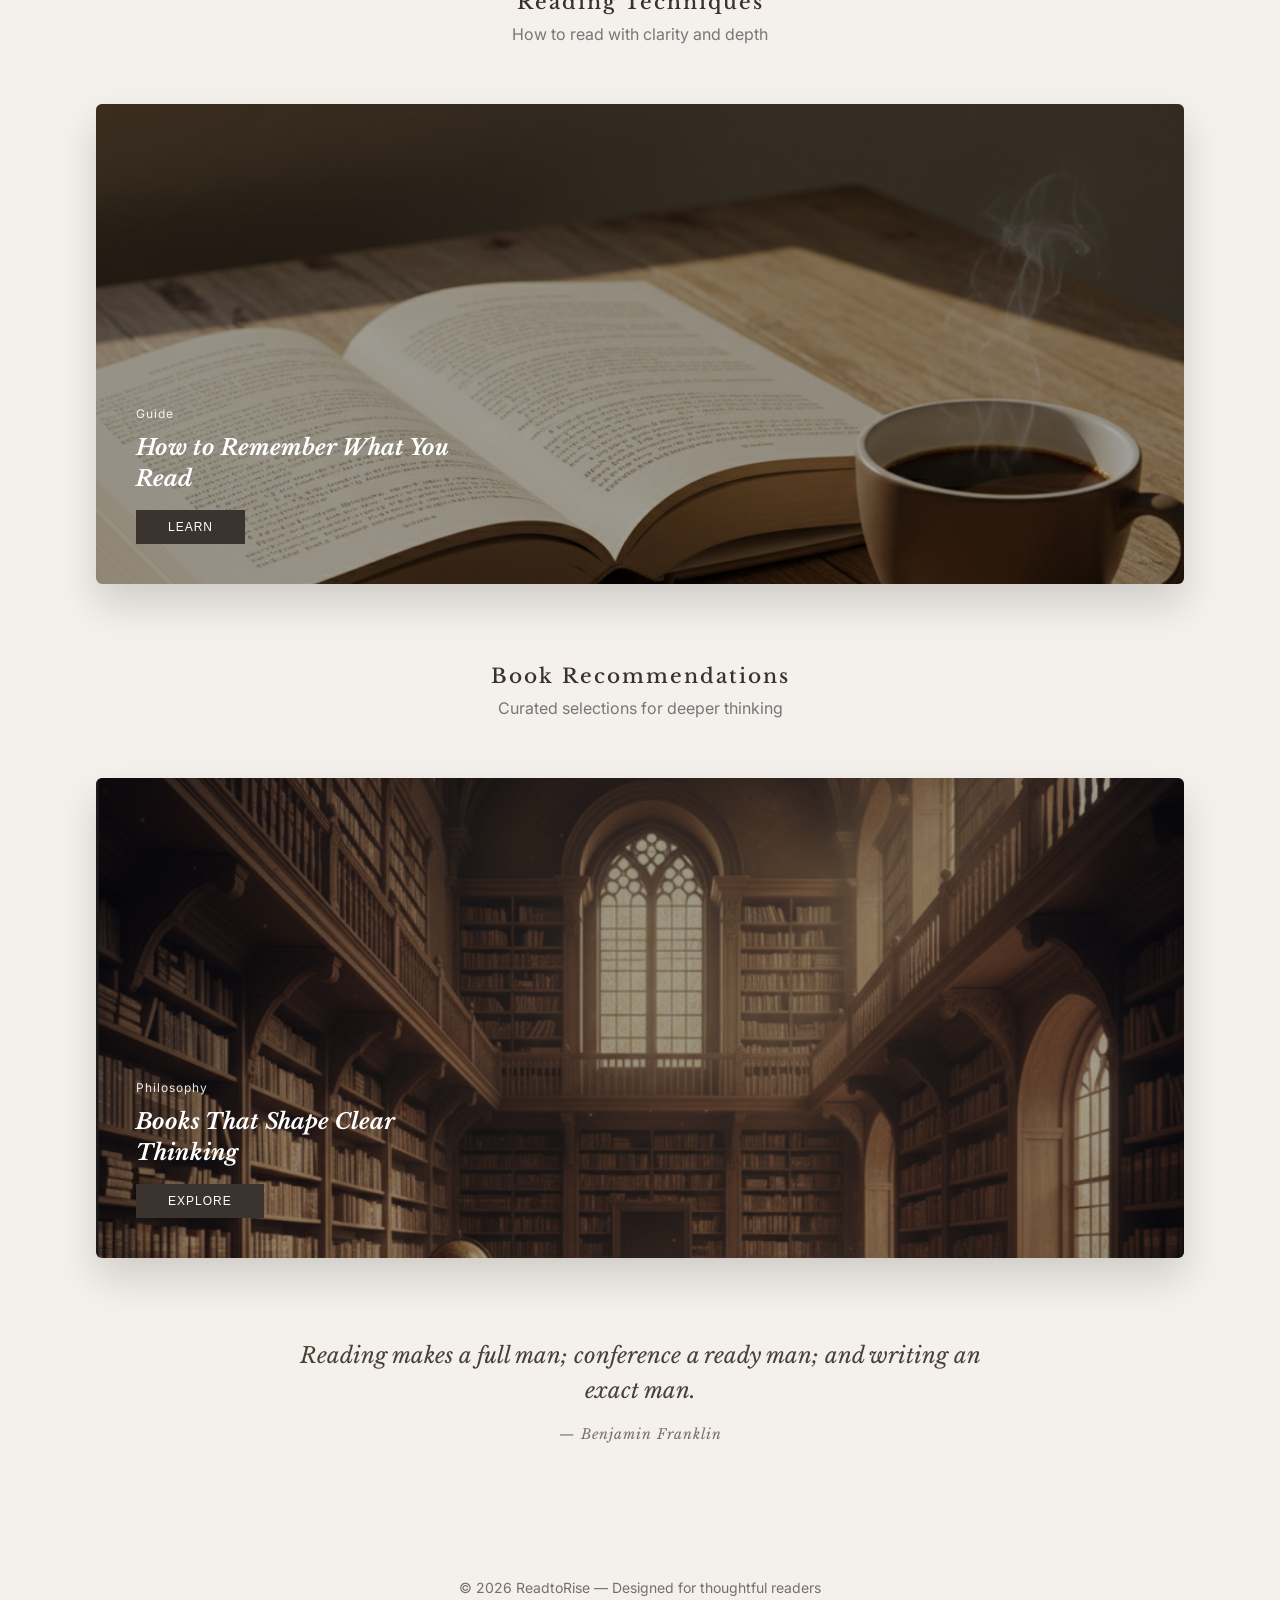
==== commit 22e8c4cf: "Update index.html" ====
--- a/index.html
+++ b/index.html
@@ -41,7 +41,7 @@
 </div>
 
 <div class="card">
-<img src="images/hp7.jpg">
+<img src="images/hp6.png">
 <div class="overlay">
 <p>Quick Reflection</p>
 <h3>"Knowledge without reflection is illusion."</h3>
@@ -72,7 +72,7 @@
 </section>
 
 <div class="card">
-<img src="images/Hp3Essays.jpg">
+<img src="images/Hp3Essays.png">
 <div class="overlay">
 <p>Essay</p>
 <h3>The Difference Between Reading and Understanding</h3>
@@ -87,7 +87,7 @@
 </section>
 
 <div class="card">
-<img src="images/Hp4Tips.jpg">
+<img src="images/Hp4Tips.png">
 <div class="overlay">
 <p>Guide</p>
 <h3>How to Remember What You Read</h3>
@@ -102,7 +102,7 @@
 </section>
 
 <div class="card">
-<img src="images/hp5Recommend.jpg">
+<img src="images/hp5Recommend.png">
 <div class="overlay">
 <p>Philosophy</p>
 <h3>Books That Shape Clear Thinking</h3>
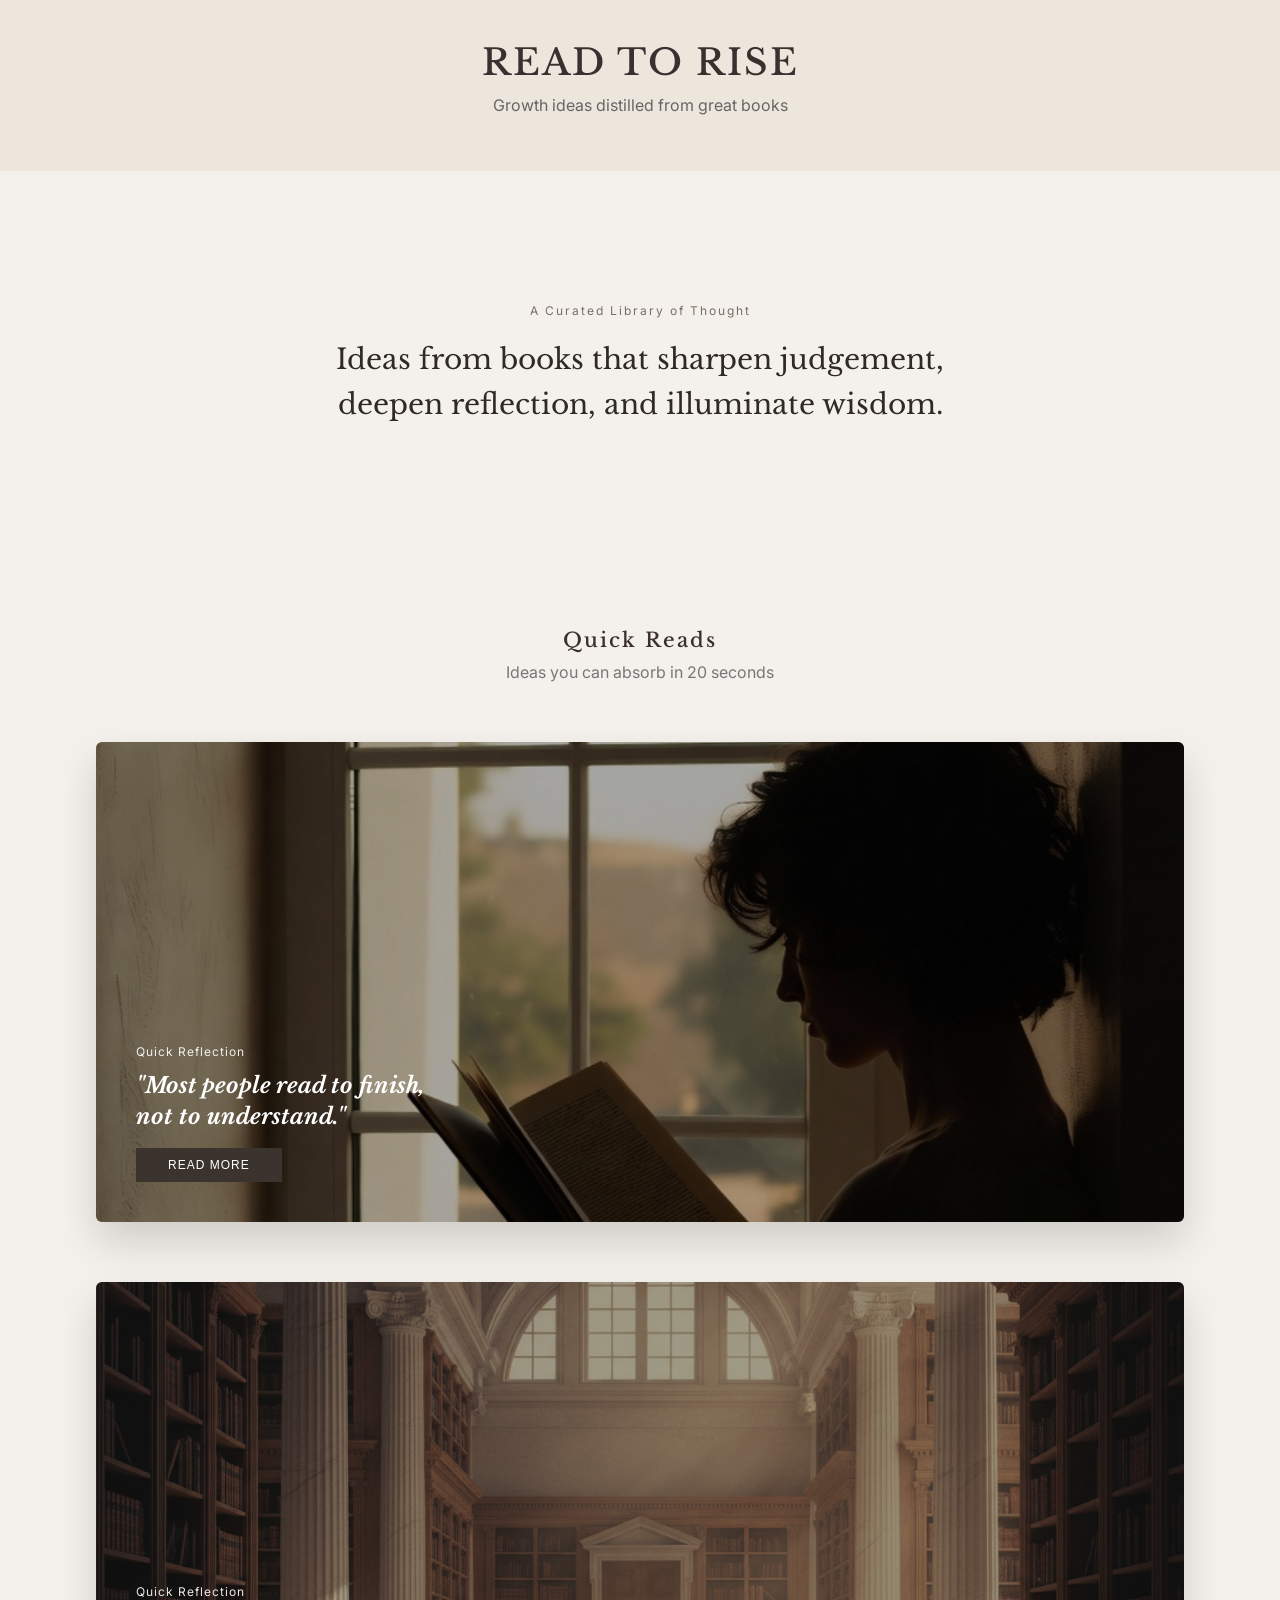
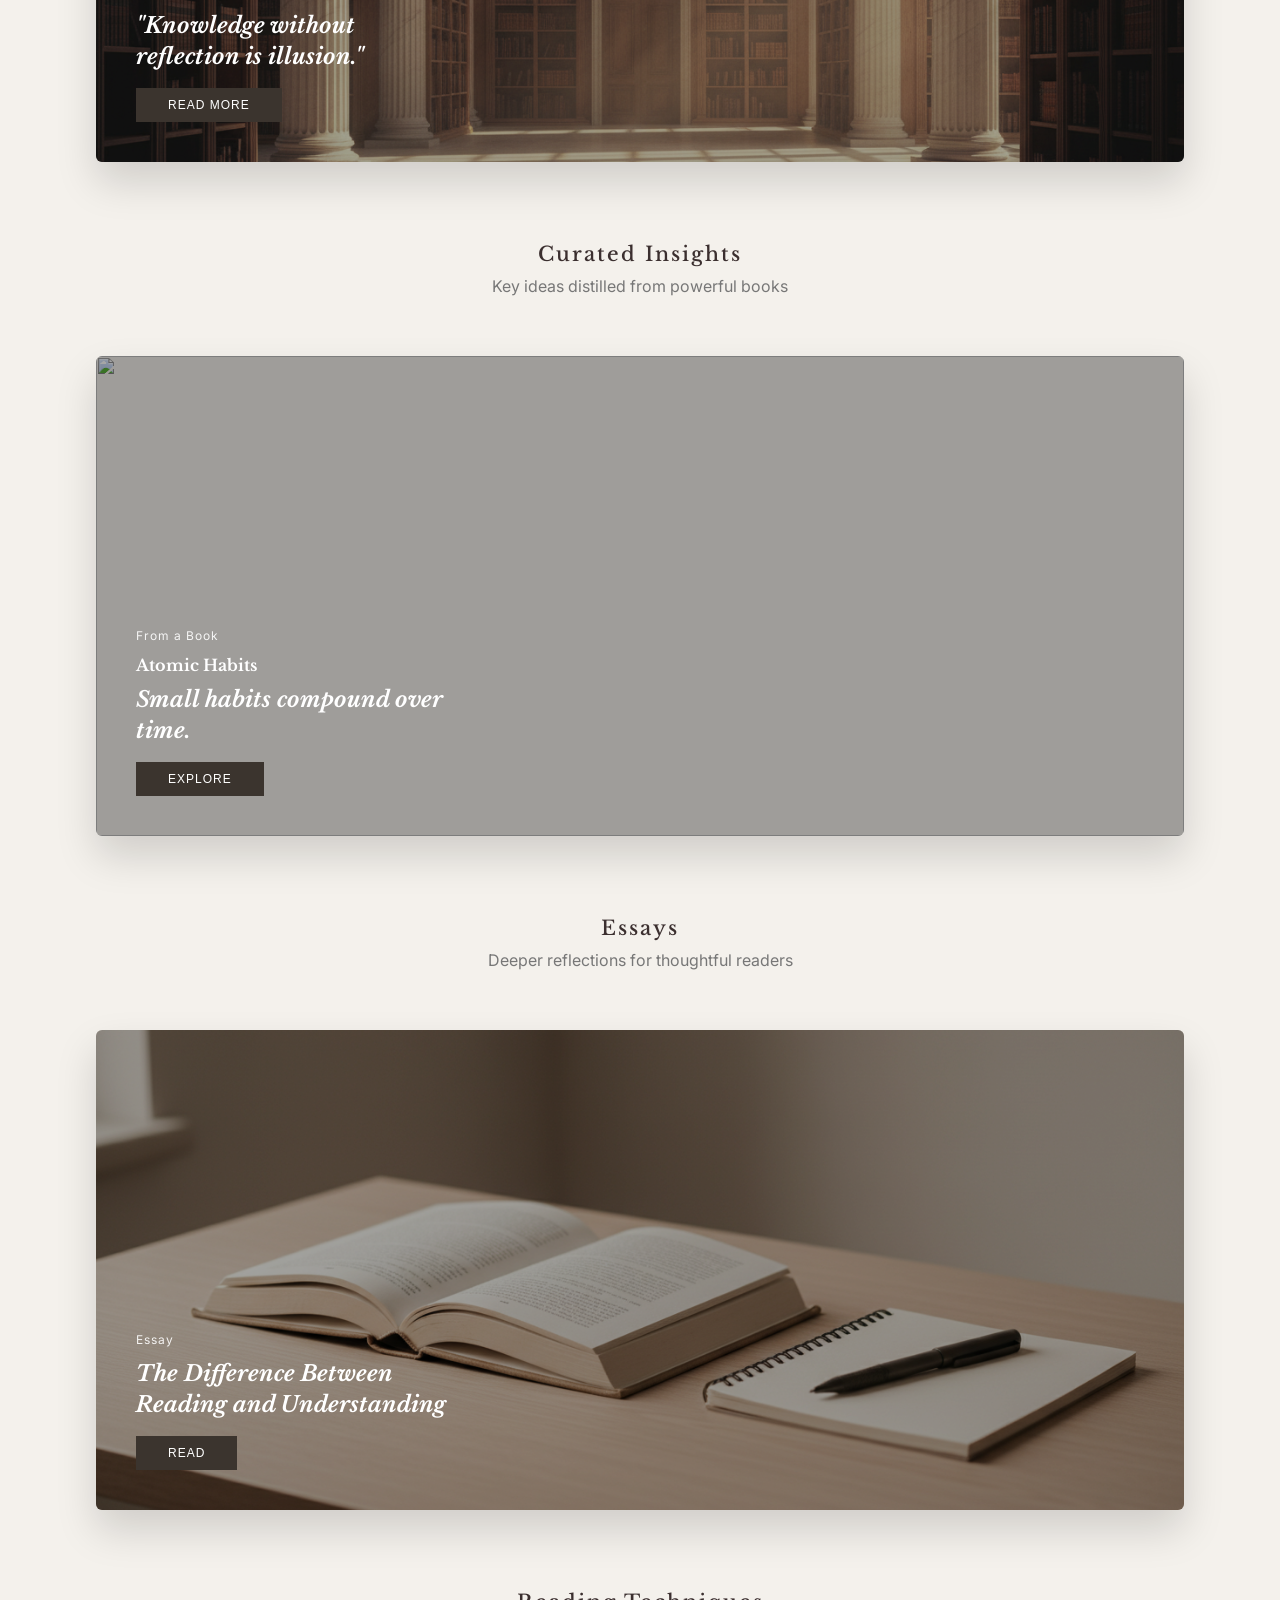
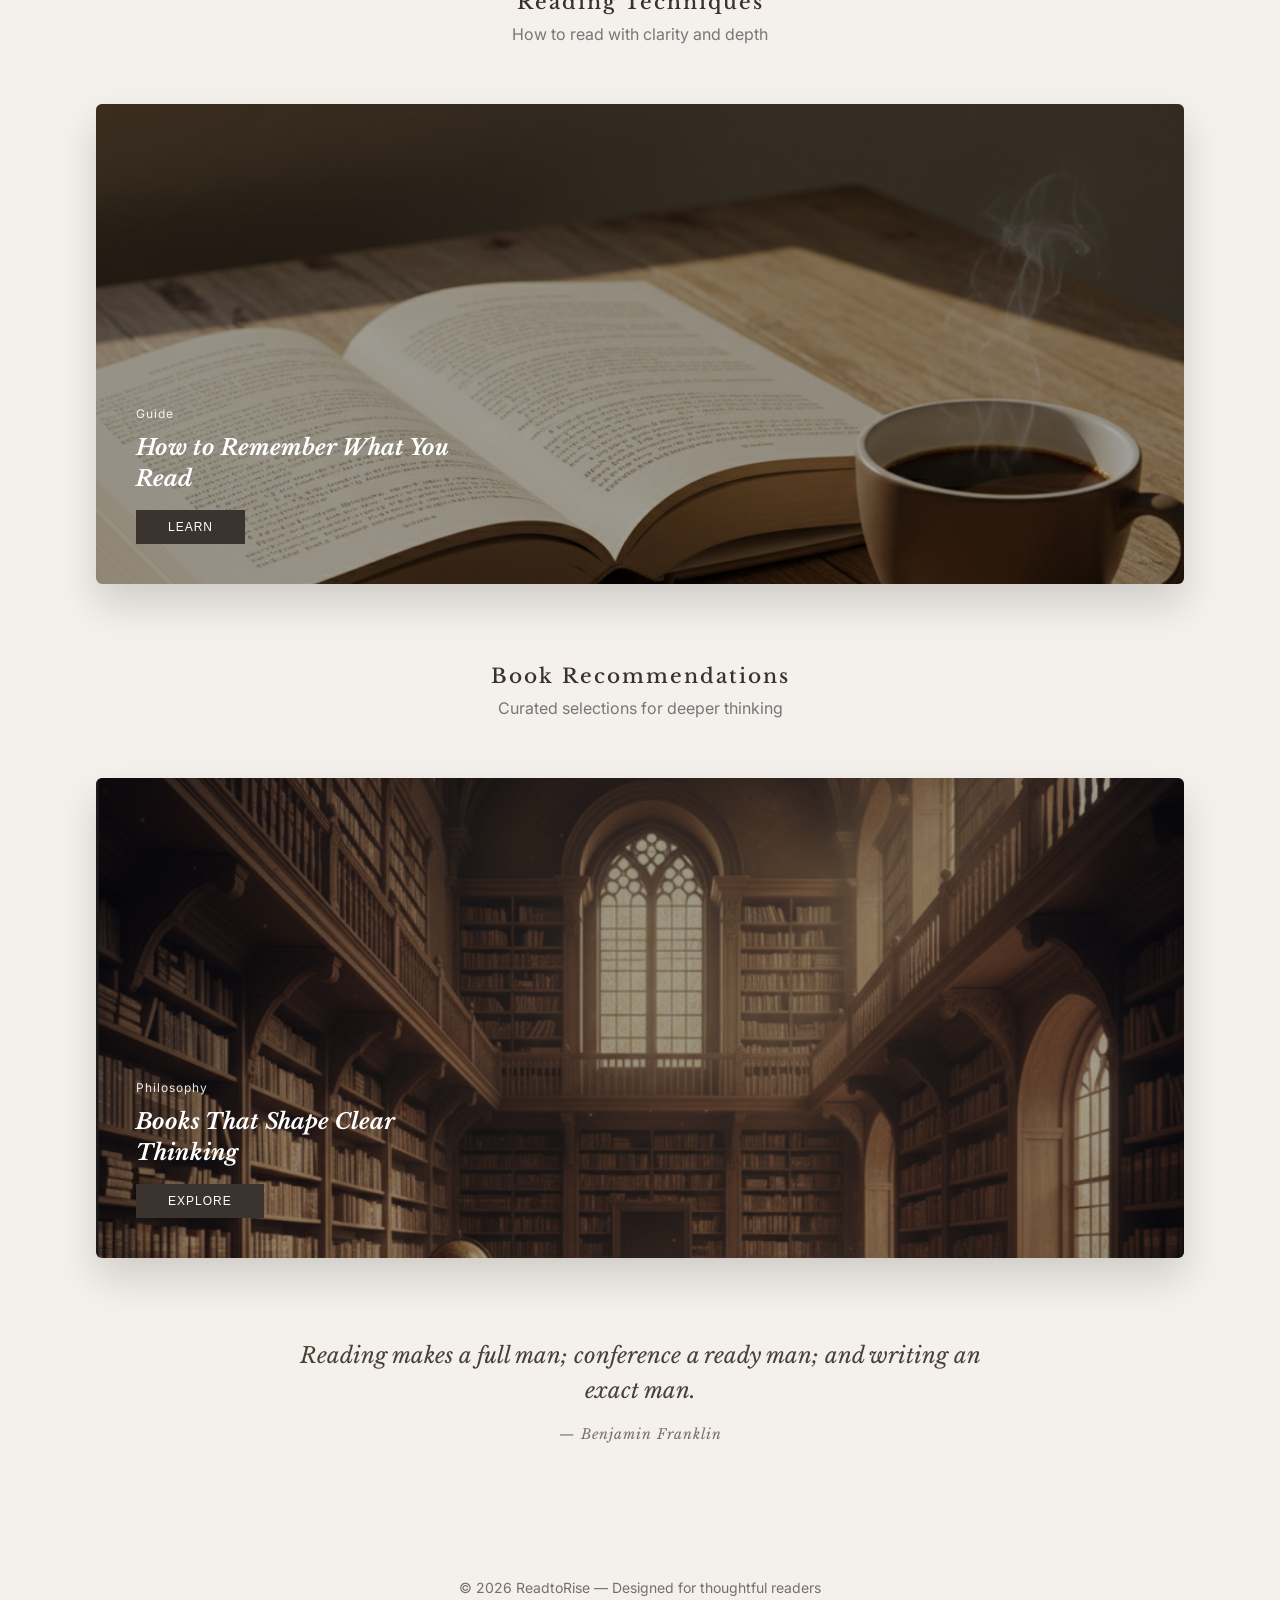
==== commit 913e15eb: "Update index.html" ====
--- a/index.html
+++ b/index.html
@@ -56,7 +56,7 @@
 </section>
 
 <div class="card">
-<img src="images/hp2Curatedinsights.jpg">
+<img src="images/Curatedinsights.jpg">
 <div class="overlay">
 <p>From a Book</p>
 <h2>Atomic Habits</h2>
